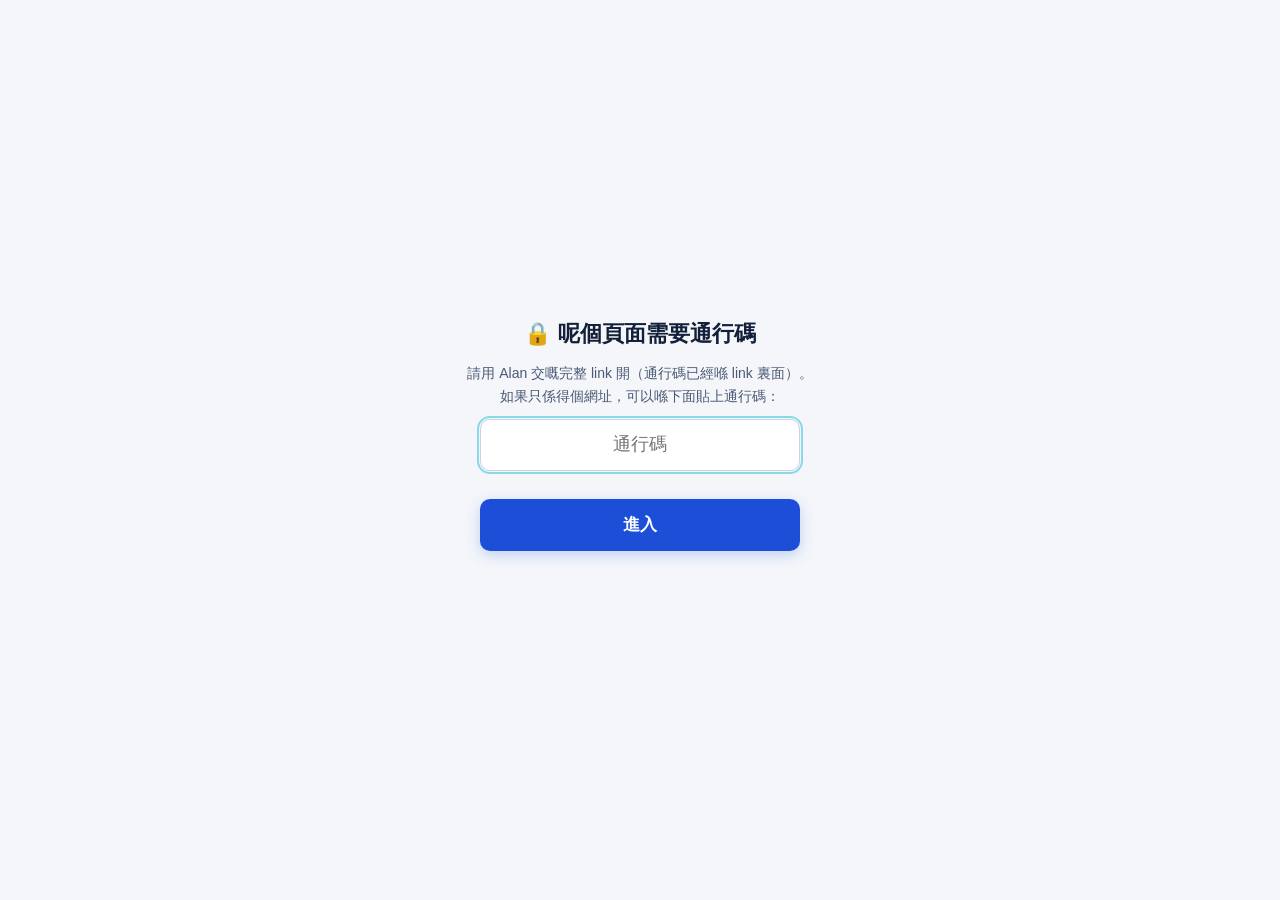
==== index.html @ c5b7a1b3 "回復返之前：名單放返入 data.js" ====
<!DOCTYPE html>
<html lang="zh-HK">
<head>
<meta charset="utf-8">
<meta name="robots" content="noindex, nofollow">
<meta name="viewport" content="width=device-width, initial-scale=1, viewport-fit=cover, maximum-scale=1">
<title>Sparkle Q4 遊戲 — 衝線頁</title>
<link rel="stylesheet" href="style.css?v=11">
</head>
<body>
<div class="wrap">

  <header class="top">
    <h1>🏁 Sparkle Q4 遊戲</h1>
    <div class="sub">終點線 <span id="finishTxt">—</span> 分</div>
  </header>

  <!-- 團隊總目標（精簡） -->
  <div class="card" style="padding:14px">
    <div class="team">
      <div class="bar"><div class="fill" id="teamFill" style="width:0%"></div></div>
      <div class="meta"><span id="teamNow">—</span><span id="teamTarget">—</span></div>
    </div>
  </div>

  <h2 class="sec">🏆 即時戰況</h2>
  <div class="stats" id="stats" style="margin:0 0 16px"></div>

  <!-- 人員名單管理 -->
  <div class="card" id="rosterCard" style="display:none">
    <h2 class="sec">⚙️ 人員名單</h2>
    <div class="roster-edit">
      <input id="newName" placeholder="加一個名" autocomplete="off">
      <button id="addName">＋</button>
    </div>
    <div class="tags" id="tags"></div>
    <div class="btnrow">
      <button class="ghost" id="saveRoster">💾 貼上整段名單</button>
      <button class="ghost" id="exportBtn">⬇️ 匯出</button>
      <button class="ghost" id="importBtn">⬆️ 匯入</button>
      <button class="ghost" id="clearBtn">🗑 清空分數</button>
    </div>
    <input id="fileIn" type="file" accept=".json" style="display:none">
  </div>

  <h2 class="sec">👥 全員總覽 <span style="font-weight:400">· 提交完就睇到全部人</span></h2>
  <div class="card" id="ovCard" style="padding:12px 12px 6px">
    <div class="legend">
      <span>0</span>
      <span class="fin">🏁 終點 <span id="finTxt2">—</span></span>
      <span id="maxTxt">—</span>
    </div>
    <div id="overview"></div>
  </div>


  <h2 class="sec">🔎 各人詳細距離</h2>
  <div id="board"></div>

  <div class="card" style="margin-top:6px">
    <h2 class="sec">🕘 最近入數紀錄</h2>
    <table class="log"><thead><tr><th>時間</th><th>人員</th><th class="n">分數</th></tr></thead>
    <tbody id="logBody"></tbody></table>
  </div>

  <footer class="foot">分數存喺本機瀏覽器（localStorage）</footer>
</div>

<nav class="tabbar">
  <div class="inner">
    <button class="ghost active" id="navBoard">🏁 衝線頁</button>
    <button class="ghost" id="navEnter">✍️ 入數</button>
  </div>
</nav>

<script src="data.js?v=12"></script>
<script>
const $ = (s) => document.querySelector(s);
const ME = new URLSearchParams(location.search).get("me") || "";

function renderTeam() {
  const t = teamTotal();
  const passed = t.gap <= 0;
  $("#teamFill").style.width = Math.min(t.pct, 100).toFixed(2) + "%";
  $("#teamNow").innerHTML = "已累積 <b style='color:var(--txt)'>" + fmt(t.sum) + "</b> 分 · " + t.pct.toFixed(1) + "%";
  $("#teamTarget").innerHTML = passed
    ? "<b style='color:var(--gold)'>已達標 +" + fmt(-t.gap) + " 分</b>"
    : "仲差 <b style='color:var(--gold)'>" + fmt(t.gap) + "</b> 分";

  const rows = board();
  // 頭三名只顯示真係有分數嘅人（全部 0 就唔好顯示）
  const podium = rows.filter((r) => r.score > 0).slice(0, 3);
  const medals = ["🥇", "🥈", "🥉"];

  $("#stats").innerHTML =
    '<div class="stat"><div class="k">已達標人數</div><div class="v' + (t.done ? " gold" : "") + '">' + t.done + " / " + t.total + "</div></div>" +
    '<div class="stat"><div class="k">頭三名</div><div class="v sm"><div class="podium">' +
      (podium.length
        ? podium.map((r, i) =>
            '<div class="pod p' + (i + 1) + '"><span class="m">' + medals[i] + '</span>' +
            '<span class="n">' + r.name + '</span><span class="s">' + fmt(r.score) + "</span></div>"
          ).join("")
        : '<div class="pod empty"><span class="m">—</span><span class="n">未有分數</span><span class="s">等你開跑</span></div>') +
    "</div></div></div>";
}

function renderOverview() {
  const rows = board();
  const max = scaleMax();
  $("#finTxt2").textContent = fmt(FINISH);
  $("#maxTxt").textContent = fmt(max);
  $("#overview").innerHTML = rows.map((r) => {
    const passed = r.score >= FINISH;
    const medal = r.rank <= 3 ? ["🥇", "🥈", "🥉"][r.rank - 1] : "";
    const me = r.name === ME;
    const sub = passed ? "超 " + fmt(r.score - FINISH) : "差 " + fmt(FINISH - r.score);
    return (
      '<div class="ovrow' + (me ? " me" : "") + '"' + (me ? ' id="myOv"' : "") + ">" +
        '<div class="rank' + (r.rank <= 3 ? " r" + r.rank : "") + '">' + (r.rank <= 3 ? medal : r.rank) + "</div>" +
        '<div class="nm">' + r.name + (me ? " <b style='color:var(--c2)'>我</b>" : "") + "</div>" +
        '<div class="t">' + trackHTML(r.score) + "</div>" +
        '<div class="val' + (passed ? " passed" : "") + '">' + fmt(r.score) + "<small>" + sub + "</small></div>" +
      "</div>"
    );
  }).join("");
}

function renderBoard() {
  const rows = board();
  $("#board").innerHTML = rows.map((r) => {
    const st = statusText(r.score);
    const medal = r.rank <= 3 ? ["🥇", "🥈", "🥉"][r.rank - 1] : "";
    const badge = r.score >= FINISH ? '<span class="badge">已衝線</span>' : "";
    const me = r.name === ME ? '<span class="mytag">我</span>' : "";
    const pctDone = ((r.score / FINISH) * 100).toFixed(1);
    return (
      '<div class="row' + (r.rank === 1 ? " top1" : "") + (me ? " me" : "") + '"' +
        (me ? ' id="myRow"' : "") + ">" +
        '<div class="rname">' +
          '<div class="rank' + (r.rank <= 3 ? " r" + r.rank : "") + '">' + (r.rank <= 3 ? medal : r.rank) + "</div>" +
          '<div class="nm">' + r.name + me + badge + "</div>" +
        "</div>" +
        '<div class="rnums">' +
          '<div class="score">' + fmt(r.score) + '<span class="u">分</span></div>' +
          '<div class="gap ' + st.cls + '">' + st.text +
            '<span class="sub">完成度 ' + pctDone + "%</span></div>" +
        "</div>" +
        barWrap(r.score) +
      "</div>"
    );
  }).join("");

  if (ME) {
    // 提交後跳轉：碌到「全員總覽」最頂，確保全部人個 bar 喺畫面度
    const ov = document.getElementById("ovCard");
    if (ov) {
      const y = ov.getBoundingClientRect().top + window.scrollY - 8;
      window.scrollTo({ top: y, behavior: "smooth" });
    }
  }
}

function renderLog() {
  const log = curLog().slice(0, 15);
  const tb = $("#logBody");
  if (!log.length) { tb.innerHTML = '<tr><td colspan="3" class="empty">未有記錄</td></tr>'; return; }
  tb.innerHTML = log.map((e) => {
    const sign = e.points >= 0 ? "+" : "";
    return '<tr class="' + (e.points >= 0 ? "pos" : "neg") + '"><td>' + fmtTime(e.time) +
      "</td><td>" + e.name + '</td><td class="n">' + sign + fmt(e.points) + "</td></tr>";
  }).join("");
}

function renderTags() {
  $("#tags").innerHTML = curRoster().map((n) =>
    '<span class="tag">' + n + '<button data-n="' + n + '">✕</button></span>').join("");
  $("#tags").querySelectorAll("button").forEach((b) => {
    b.addEventListener("click", () => {
      saveRoster(getRoster().filter((x) => x !== b.dataset.n));
      renderTags(); renderAll();
    });
  });
}

function renderAll() {
  $("#finishTxt").textContent = fmt(FINISH);
  renderTeam();
  renderOverview();
  renderBoard();
  renderLog();
  renderTags();
}

function init() {
  bootFromSession();
  renderAll();
  bootRemote();

  // 有共用後端就自動同步（每 20 秒）
  async function bootRemote() {
    if (!API) return;
    await syncRemote();
    renderAll();
    if (REMOTE) {
      const f = document.querySelector("header.top .sub");
      if (f) f.innerHTML = "終點線 <span id=\"finishTxt\">" + fmt(FINISH) + "</span> 分 · <b style='color:var(--green)'>全隊共用</b>";
    }
    setInterval(async () => {
      const before = JSON.stringify(curScores());
      await syncRemote();
      if (JSON.stringify(curScores()) !== before) renderAll();
    }, 20000);
  }

  $("#navEnter").addEventListener("click", () => (location.href = "enter.html"));
  $("#navBoard").addEventListener("click", (e) => e.preventDefault());

  const card = $("#rosterCard");
  let adminShown = false;
  function toggleAdmin() {
    adminShown = !adminShown;
    card.style.display = adminShown ? "block" : "none";
  }

  // 長按標題 3 秒開管理（手機唔想俾人亂撳）
  let holdTimer = null;
  const h1 = document.querySelector("header.top h1");
  const startHold = () => { holdTimer = setTimeout(() => { if (!adminShown) toggleAdmin(); }, 1200); };
  const endHold = () => clearTimeout(holdTimer);
  h1.addEventListener("touchstart", startHold);
  h1.addEventListener("touchend", endHold);
  h1.addEventListener("mousedown", startHold);
  h1.addEventListener("mouseup", endHold);
  h1.addEventListener("dblclick", toggleAdmin);

  $("#newName").addEventListener("keydown", (e) => { if (e.key === "Enter") $("#addName").click(); });
  $("#addName").addEventListener("click", () => {
    const v = $("#newName").value.trim();
    if (!v) return;
    const r = getRoster();
    if (!r.includes(v)) { r.push(v); saveRoster(r); }
    $("#newName").value = "";
    renderAll();
  });

  $("#saveRoster").addEventListener("click", () => {
    const raw = prompt("貼上名單（每行一個，或用逗號）：", getRoster().join("\n"));
    if (raw === null) return;
    const list = raw.split(/[\n,、]/).map((s) => s.trim()).filter(Boolean);
    if (list.length) { saveRoster(list); renderAll(); }
  });

  $("#exportBtn").addEventListener("click", () => {
    const blob = new Blob([JSON.stringify({ finish: FINISH, scores: getScores(), log: getLog(), roster: getRoster() }, null, 2)],
      { type: "application/json" });
    const a = document.createElement("a");
    a.href = URL.createObjectURL(blob);
    a.download = "race-scores-" + new Date().toISOString().slice(0, 10) + ".json";
    a.click();
  });

  $("#importBtn").addEventListener("click", () => $("#fileIn").click());
  $("#fileIn").addEventListener("change", (ev) => {
    const f = ev.target.files[0];
    if (!f) return;
    const fr = new FileReader();
    fr.onload = () => {
      try {
        const d = JSON.parse(fr.result);
        if (d.scores) saveScores(d.scores);
        if (d.roster) saveRoster(d.roster);
        if (d.log) localStorage.setItem(KEY_LOG, JSON.stringify(d.log));
        renderAll();
        alert("匯入完成");
      } catch (e) { alert("檔案格式唔啱"); }
    };
    fr.readAsText(f);
  });

  $("#clearBtn").addEventListener("click", () => {
    if (confirm("真係要清空所有分數？")) { clearAll(); renderAll(); }
  });

  window.addEventListener("storage", renderAll);
}

if (gateInit()) init();
</script>
</body>
</html>
---- style.css ----
/* ============================================================
   Q4 衝線競賽 — 手機優先 · 淺色主題
   ============================================================ */

:root {
  --bg: #eef2f8;
  --panel: #ffffff;
  --panel2: #f7f9fd;
  --line: #dfe6f0;
  --txt: #16203a;
  --dim: #5a6a85;
  --lane: #e6ecf6;
  --c1: #2563eb;
  --c2: #06b6d4;
  --gold: #d97706;
  --goldbg: #fef3c7;
  --bluebg: #dbeafe;
  --tap: 52px;
  --shadow: 0 1px 3px rgba(22, 32, 58, .06), 0 6px 18px rgba(22, 32, 58, .05);
}

* { box-sizing: border-box; -webkit-tap-highlight-color: transparent; }

html { -webkit-text-size-adjust: 100%; }

body {
  margin: 0;
  background: var(--bg);
  color: var(--txt);
  font-family: "Noto Sans HK", "PingFang HK", -apple-system, "Microsoft JhengHei", "Segoe UI", sans-serif;
  min-height: 100dvh;
  padding: 14px 12px 96px;
  font-size: 16px;
  line-height: 1.5;
}

.wrap { max-width: 560px; margin: 0 auto; }

/* ---------- 頂部 ---------- */
header.top { text-align: center; margin-bottom: 14px; }
header.top h1 { margin: 0 0 4px; font-size: 23px; letter-spacing: .5px; color: #0f172a; }
header.top .sub { color: var(--dim); font-size: 13px; }

.pill {
  display: inline-block; margin-top: 9px;
  padding: 7px 14px; border-radius: 999px;
  background: #fff;
  border: 1px solid var(--line);
  font-size: 13px;
  box-shadow: var(--shadow);
}
.pill b { color: var(--gold); }

.card {
  background: var(--panel);
  border: 1px solid var(--line);
  border-radius: 16px;
  padding: 16px;
  margin-bottom: 14px;
  box-shadow: var(--shadow);
}

h2.sec {
  font-size: 14px; color: var(--dim); font-weight: 700;
  margin: 0 0 10px; letter-spacing: .5px;
}

/* ---------- 統計 ---------- */
.stats { display: grid; grid-template-columns: 1fr 1fr; gap: 10px; }
.stat {
  background: var(--panel2); border: 1px solid var(--line);
  border-radius: 14px; padding: 12px;
}
.stat.wide { grid-column: 1 / -1; }
.stat .k { color: var(--dim); font-size: 12px; }
.stat .v { font-size: 22px; font-weight: 800; margin-top: 3px; font-variant-numeric: tabular-nums; }
.stat .v.sm { font-size: 14px; line-height: 1.5; }
.stat .v.gold { color: var(--gold); }

/* 頭三名 */
.podium { display: grid; gap: 6px; margin-top: 2px; }
.pod {
  display: flex; align-items: center; gap: 8px;
  font-size: 14px; font-weight: 700;
}
.pod .m { width: 20px; flex: 0 0 20px; }
.pod .n { flex: 1 1 auto; overflow: hidden; text-overflow: ellipsis; white-space: nowrap; }
.pod .s { font-variant-numeric: tabular-nums; color: var(--dim); font-weight: 700; font-size: 13px; }
.pod.p1 .n { color: var(--gold); }
.pod.p1 .s { color: var(--gold); }
.pod.empty .n, .pod.empty .s { color: #b3bdd0; font-weight: 500; }

/* ---------- 團隊總進度 ---------- */
.team .bar {
  height: 30px; border-radius: 10px; overflow: hidden; position: relative;
  background: repeating-linear-gradient(90deg, var(--lane) 0 18px, #eef2f8 18px 36px);
  border: 1px solid var(--line);
}
.team .bar .fill {
  position: absolute; top: 0; left: 0; bottom: 0;
  background: linear-gradient(90deg, var(--c1), var(--c2), var(--gold));
  transition: width .6s ease;
}
.team .meta { display: flex; justify-content: space-between; font-size: 12px; color: var(--dim); margin-top: 7px; }
.team .meta b { color: var(--txt); }
.team .meta b.g { color: var(--gold); }

/* ---------- 緊湊總覽 ---------- */
.legend {
  display: flex; justify-content: space-between; align-items: center;
  font-size: 10px; color: var(--dim); margin: 0 2px 8px;
}
.legend .fin { color: #475569; }

.ovrow {
  display: flex; align-items: center; gap: 8px;
  padding: 7px 10px;
  background: var(--panel2); border: 1px solid var(--line);
  border-radius: 11px; margin-bottom: 6px;
}
.ovrow.me { box-shadow: 0 0 0 2px var(--c2) inset; }
.ovrow .rank { width: 22px; height: 22px; flex: 0 0 22px; font-size: 11px; border-radius: 7px; }
.ovrow .nm { flex: 0 0 74px; font-size: 13px; }
.ovrow .t { flex: 1 1 auto; min-width: 60px; }
.ovrow .t .track { height: 14px; }
.ovrow .t .flag { display: none; }
.ovrow .t .finish { top: -3px; bottom: -3px; }
.ovrow .t .finish::before { border-left-width: 2px; border-left-color: #64748b; }
.ovrow .t .runner .dot { width: 10px; height: 10px; box-shadow: 0 0 0 2px rgba(255, 255, 255, .9); }
.ovrow .val {
  flex: 0 0 66px; text-align: right;
  font-size: 13px; font-weight: 800; font-variant-numeric: tabular-nums;
}
.ovrow .val.passed { color: var(--gold); }
.ovrow .val small { display: block; font-size: 9px; font-weight: 700; color: #6b7a92; }

/* ---------- 榜單行 ---------- */
.row {
  background: var(--panel2);
  border: 1px solid var(--line);
  border-radius: 14px;
  padding: 11px 13px;
  margin-bottom: 9px;
}
.row.top1 { border-color: #f0c674; background: #fffdf7; }
.row.me { box-shadow: 0 0 0 2px var(--c2) inset; }

.rname { display: flex; align-items: center; gap: 10px; margin-bottom: 8px; }
.rank {
  width: 30px; height: 30px; flex: 0 0 30px; border-radius: 9px;
  display: grid; place-items: center; font-weight: 800; font-size: 13px;
  background: #fff; border: 1px solid var(--line); color: var(--dim);
}
.rank.r1 { background: #fbbf24; color: #422006; border-color: #f59e0b; }
.rank.r2 { background: #e2e8f0; color: #1e293b; border-color: #cbd5e1; }
.rank.r3 { background: #fdba74; color: #431407; border-color: #fb923c; }

.nm { font-weight: 700; font-size: 16px; flex: 1 1 auto; overflow: hidden; text-overflow: ellipsis; white-space: nowrap; }
.nm .badge {
  margin-left: 6px; font-size: 10px; font-weight: 700;
  padding: 2px 7px; border-radius: 999px;
  background: var(--goldbg); color: var(--gold);
  border: 1px solid #fcd34d; vertical-align: middle;
}
.nm .mytag {
  margin-left: 6px; font-size: 10px; font-weight: 700; padding: 2px 7px;
  border-radius: 999px; background: var(--bluebg); color: #1d4ed8;
  border: 1px solid #bfdbfe; vertical-align: middle;
}

.rnums { display: flex; align-items: baseline; justify-content: space-between; }
.score { font-size: 21px; font-weight: 800; font-variant-numeric: tabular-nums; }
.score .u { font-size: 12px; color: var(--dim); font-weight: 600; margin-left: 3px; }
.gap { font-size: 13px; text-align: right; font-variant-numeric: tabular-nums; }
.gap.behind { color: #1d4ed8; }
.gap.passed { color: var(--gold); font-weight: 800; }
.gap .sub { display: block; font-size: 11px; color: #6b7a92; font-weight: 600; }

/* ---------- 跑道 ---------- */
.trackwrap { margin-top: 10px; }
.track { position: relative; height: 22px; }
.lane {
  position: absolute; inset: 0; border-radius: 8px; overflow: hidden;
  background: repeating-linear-gradient(90deg, var(--lane) 0 18px, #eef2f8 18px 36px);
  border: 1px solid var(--line);
}
.fill {
  position: absolute; top: 0; left: 0; bottom: 0;
  background: linear-gradient(90deg, var(--c1), var(--c2));
  transition: width .6s ease;
}
.track.passed .fill { background: linear-gradient(90deg, var(--c1) 0%, var(--c2) 45%, var(--gold) 100%); }
.finish { position: absolute; top: -6px; bottom: -6px; width: 0; }
.finish::before { content: ""; position: absolute; top: 0; bottom: 0; left: -1px; border-left: 3px dashed #475569; }
.flag { position: absolute; top: -17px; left: -9px; font-size: 13px; }
.runner { position: absolute; top: 50%; }
.runner .dot {
  position: absolute; transform: translate(-50%, -50%);
  width: 13px; height: 13px; border-radius: 50%; background: #1e293b;
  box-shadow: 0 0 0 2px rgba(255, 255, 255, .95), 0 1px 3px rgba(0, 0, 0, .2);
  transition: left .6s ease;
}
.scalebar { display: flex; justify-content: space-between; font-size: 10px; color: #6b7a92; font-weight: 600; margin-top: 5px; }

/* ---------- 表單 ---------- */
label.lbl { display: block; font-size: 13px; color: var(--dim); margin: 14px 0 6px; }
select, input, textarea {
  width: 100%; padding: 15px 14px;
  background: #fff; color: var(--txt);
  border: 1px solid var(--line); border-radius: 14px;
  font-size: 17px; font-family: inherit;
  min-height: var(--tap);
  -webkit-appearance: none; appearance: none;
}
select {
  background-image: url("data:image/svg+xml;utf8,<svg xmlns='http://www.w3.org/2000/svg' viewBox='0 0 24 24' fill='%235a6a85'><path d='M7 10l5 5 5-5z'/></svg>");
  background-repeat: no-repeat; background-position: right 12px center; background-size: 22px;
  padding-right: 40px;
}
select:focus, input:focus { outline: 2px solid rgba(6, 182, 212, .45); outline-offset: 1px; }
input.big { font-size: 30px; font-weight: 800; letter-spacing: .5px; text-align: center; }
.hint { font-size: 12px; color: var(--dim); margin-top: 7px; text-align: center; }
.err { color: #dc2626; font-size: 14px; margin-top: 10px; text-align: center; display: none; }

button {
  width: 100%; min-height: var(--tap); margin-top: 16px; padding: 15px;
  font-size: 17px; font-weight: 800; font-family: inherit;
  color: #fff; background: linear-gradient(90deg, var(--c2), var(--c1));
  border: 0; border-radius: 14px; cursor: pointer;
  box-shadow: 0 4px 14px rgba(37, 99, 235, .25);
}
button:active { transform: scale(.985); filter: brightness(1.05); }
button:disabled { opacity: .6; }
button.ghost {
  background: #fff; color: var(--dim);
  border: 1px solid var(--line); font-size: 14px; padding: 12px; margin-top: 0; font-weight: 600;
  box-shadow: none;
}
.btnrow { display: flex; gap: 10px; margin-top: 12px; }
.btnrow button { flex: 1 1 0; margin-top: 0; }

/* 底部固定導航 */
.tabbar {
  position: fixed; left: 0; right: 0; bottom: 0; z-index: 20;
  padding: 10px 12px calc(10px + env(safe-area-inset-bottom));
  background: rgba(255, 255, 255, .95);
  backdrop-filter: blur(10px);
  border-top: 1px solid var(--line);
}
.tabbar .inner { max-width: 560px; margin: 0 auto; display: flex; gap: 10px; }
.tabbar button { margin-top: 0; }
.tabbar button.active { color: #1d4ed8; border-color: #bfdbfe; background: var(--bluebg); }

/* ---------- 記錄 ---------- */
.done-list div {
  display: flex; justify-content: space-between;
  padding: 9px 0; border-bottom: 1px dashed var(--line);
  font-size: 14px; color: var(--dim);
}
.done-list div:last-child { border-bottom: 0; }
.empty { color: #7b879b; font-size: 13px; text-align: center; padding: 14px 0; }

footer.foot { text-align: center; color: #7b879b; font-size: 11px; margin-top: 18px; }
a { color: var(--c1); }

.roster-edit { display: flex; gap: 8px; margin-top: 10px; }
.roster-edit input { font-size: 15px; padding: 12px; min-height: 46px; }
.roster-edit button { width: auto; margin: 0; padding: 12px 16px; font-size: 15px; min-height: 46px; }
.tags { display: flex; flex-wrap: wrap; gap: 8px; margin-top: 12px; }
.tag {
  display: inline-flex; align-items: center; gap: 6px;
  background: #fff; border: 1px solid var(--line);
  border-radius: 999px; padding: 7px 6px 7px 13px; font-size: 14px;
}
.tag button {
  all: unset; cursor: pointer; color: var(--dim);
  font-size: 14px; padding: 6px 9px; border-radius: 999px; min-height: 0;
}
.tag button:active { background: #fee2e2; color: #dc2626; }

table.log { width: 100%; border-collapse: collapse; font-size: 13px; }
table.log th, table.log td { padding: 9px 4px; text-align: left; border-bottom: 1px solid var(--line); }
table.log th { color: var(--dim); font-weight: 600; }
table.log td.n, table.log th.n { text-align: right; font-variant-numeric: tabular-nums; }
tr.pos td.n { color: #047857; font-weight: 700; }
tr.neg td.n { color: #dc2626; }

/* ---------- 大螢幕 ---------- */
@media (min-width: 720px) {
  .wrap { max-width: 720px; }
  body { padding: 24px 16px 40px; }
  .stats { grid-template-columns: 1fr 1fr; }
  .stat.wide { grid-column: auto; }
  .tabbar { display: none; }
  header.top h1 { font-size: 28px; }
}

/* ---------- 通行碼閘門 ---------- */
body.gated .wrap, body.gated .tabbar { display: none !important; }
.gatebox {
  position: fixed; inset: 0; z-index: 9999;
  background: #f4f6fa; color: #12203a;
  display: flex; flex-direction: column; align-items: center; justify-content: center;
  gap: 12px; padding: 24px; text-align: center;
}
.gatetitle { font-size: 22px; font-weight: 800; }
.gatesub { font-size: 14px; line-height: 1.6; color: #4a5a75; max-width: 420px; }
.gatebox input {
  width: 100%; max-width: 320px; font-size: 18px; padding: 12px 14px;
  border: 1px solid #c9d3e2; border-radius: 10px; text-align: center;
}
.gatebox button {
  width: 100%; max-width: 320px; padding: 13px 16px; font-size: 17px; font-weight: 700;
  border: 0; border-radius: 10px; background: #1d4ed8; color: #fff; cursor: pointer;
}
.gateerr { color: #b91c1c; font-size: 14px; min-height: 20px; }
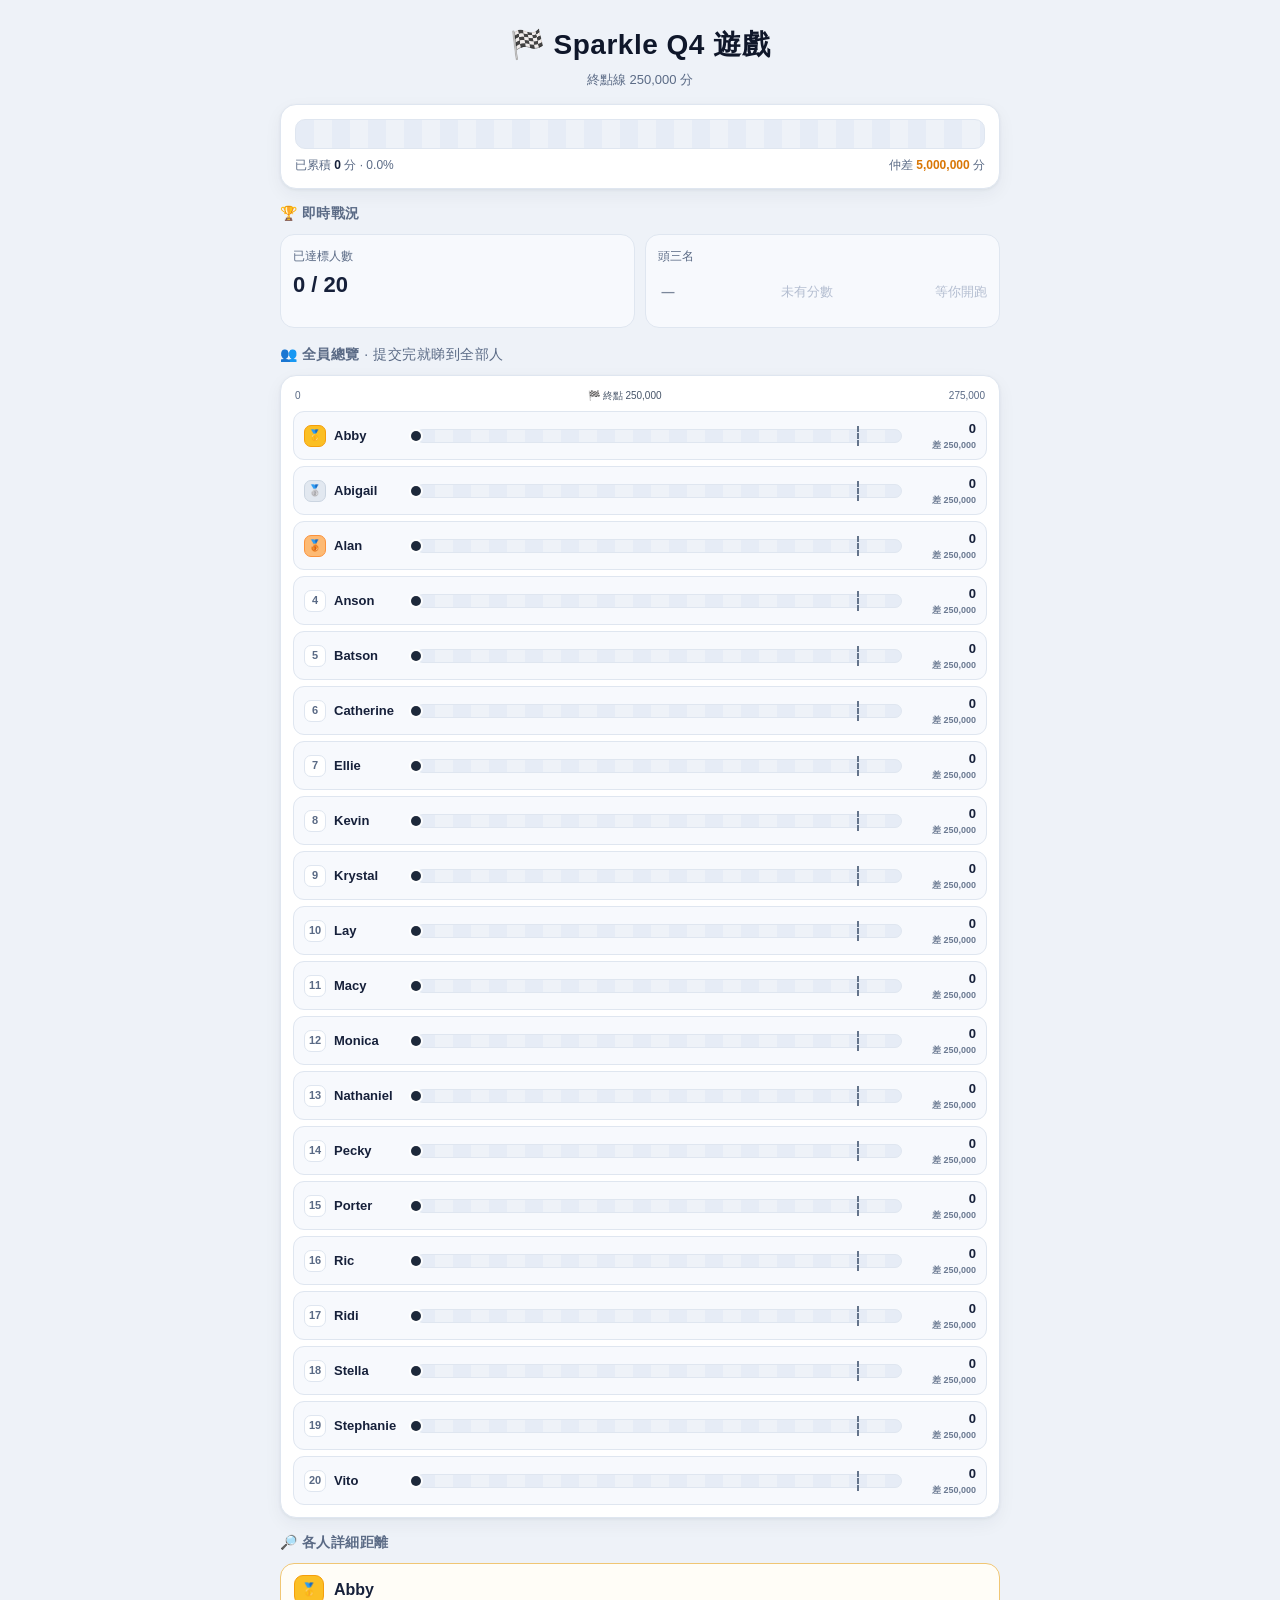
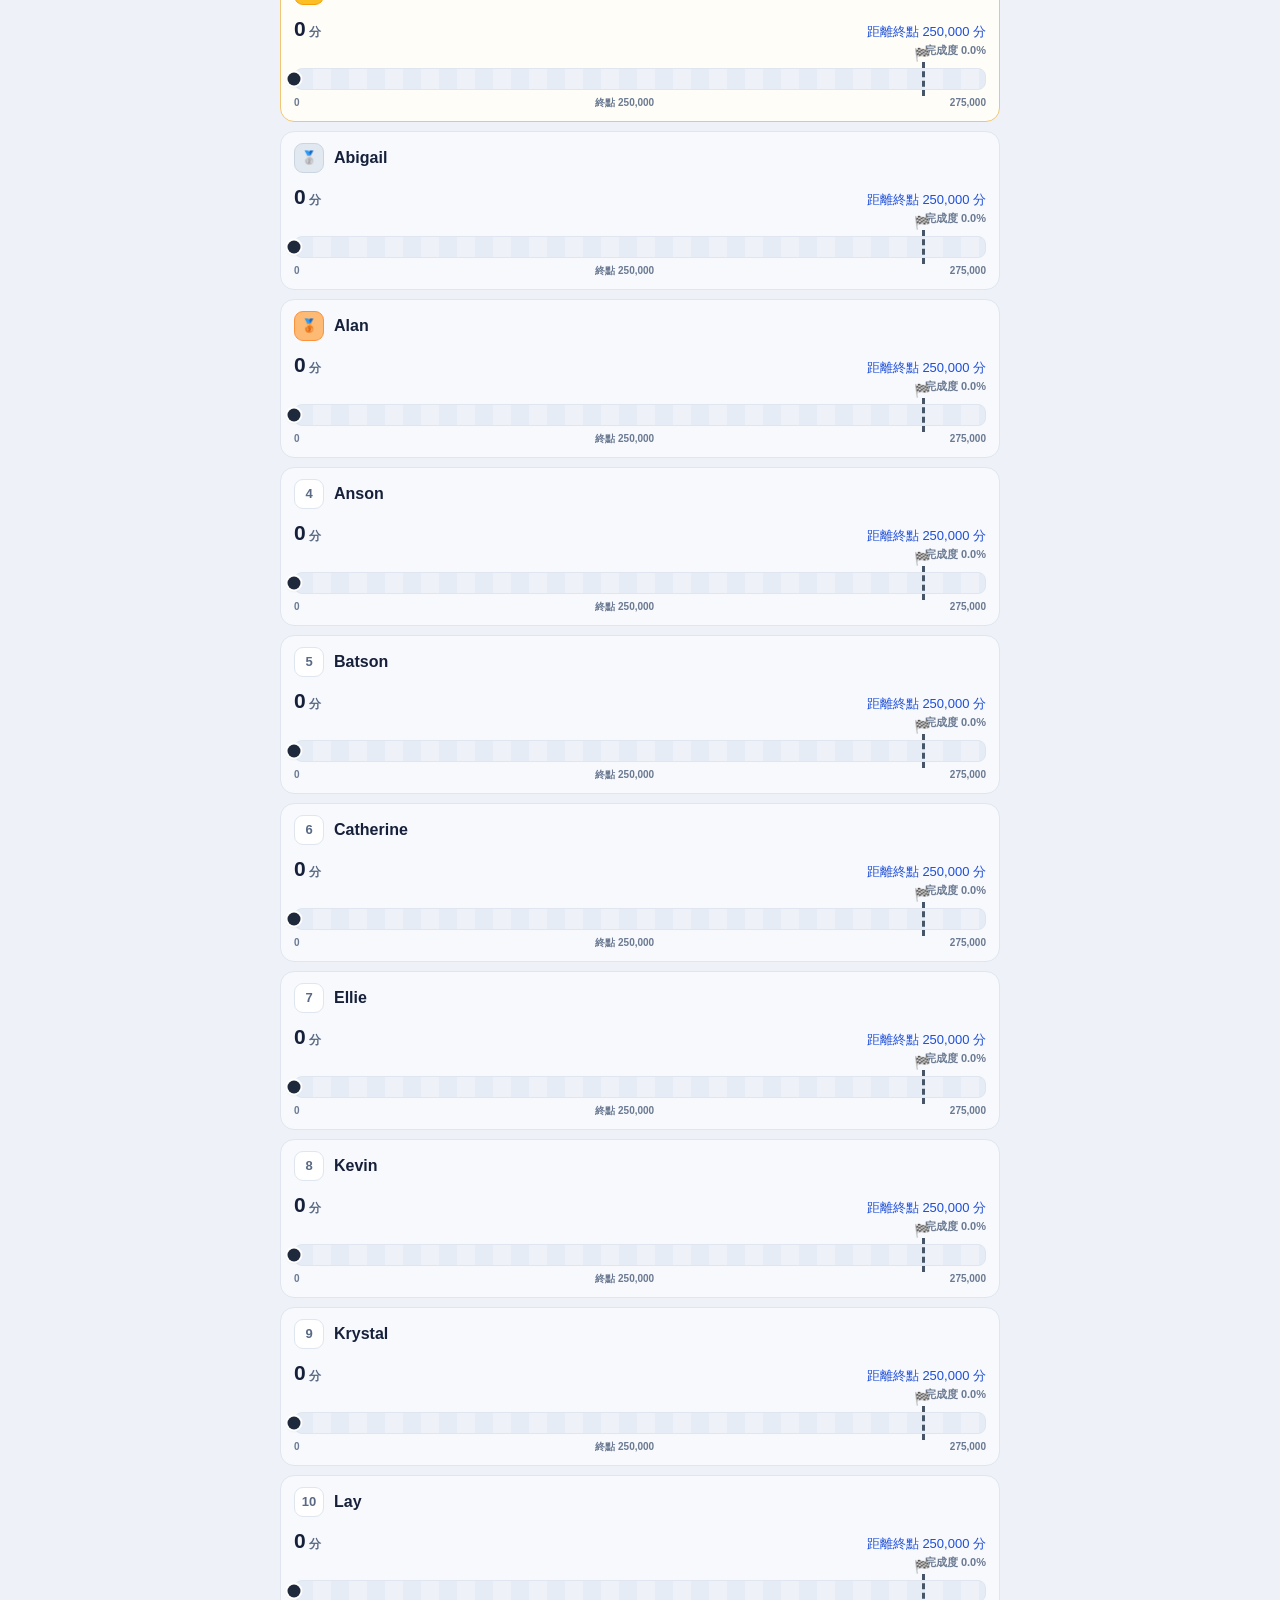
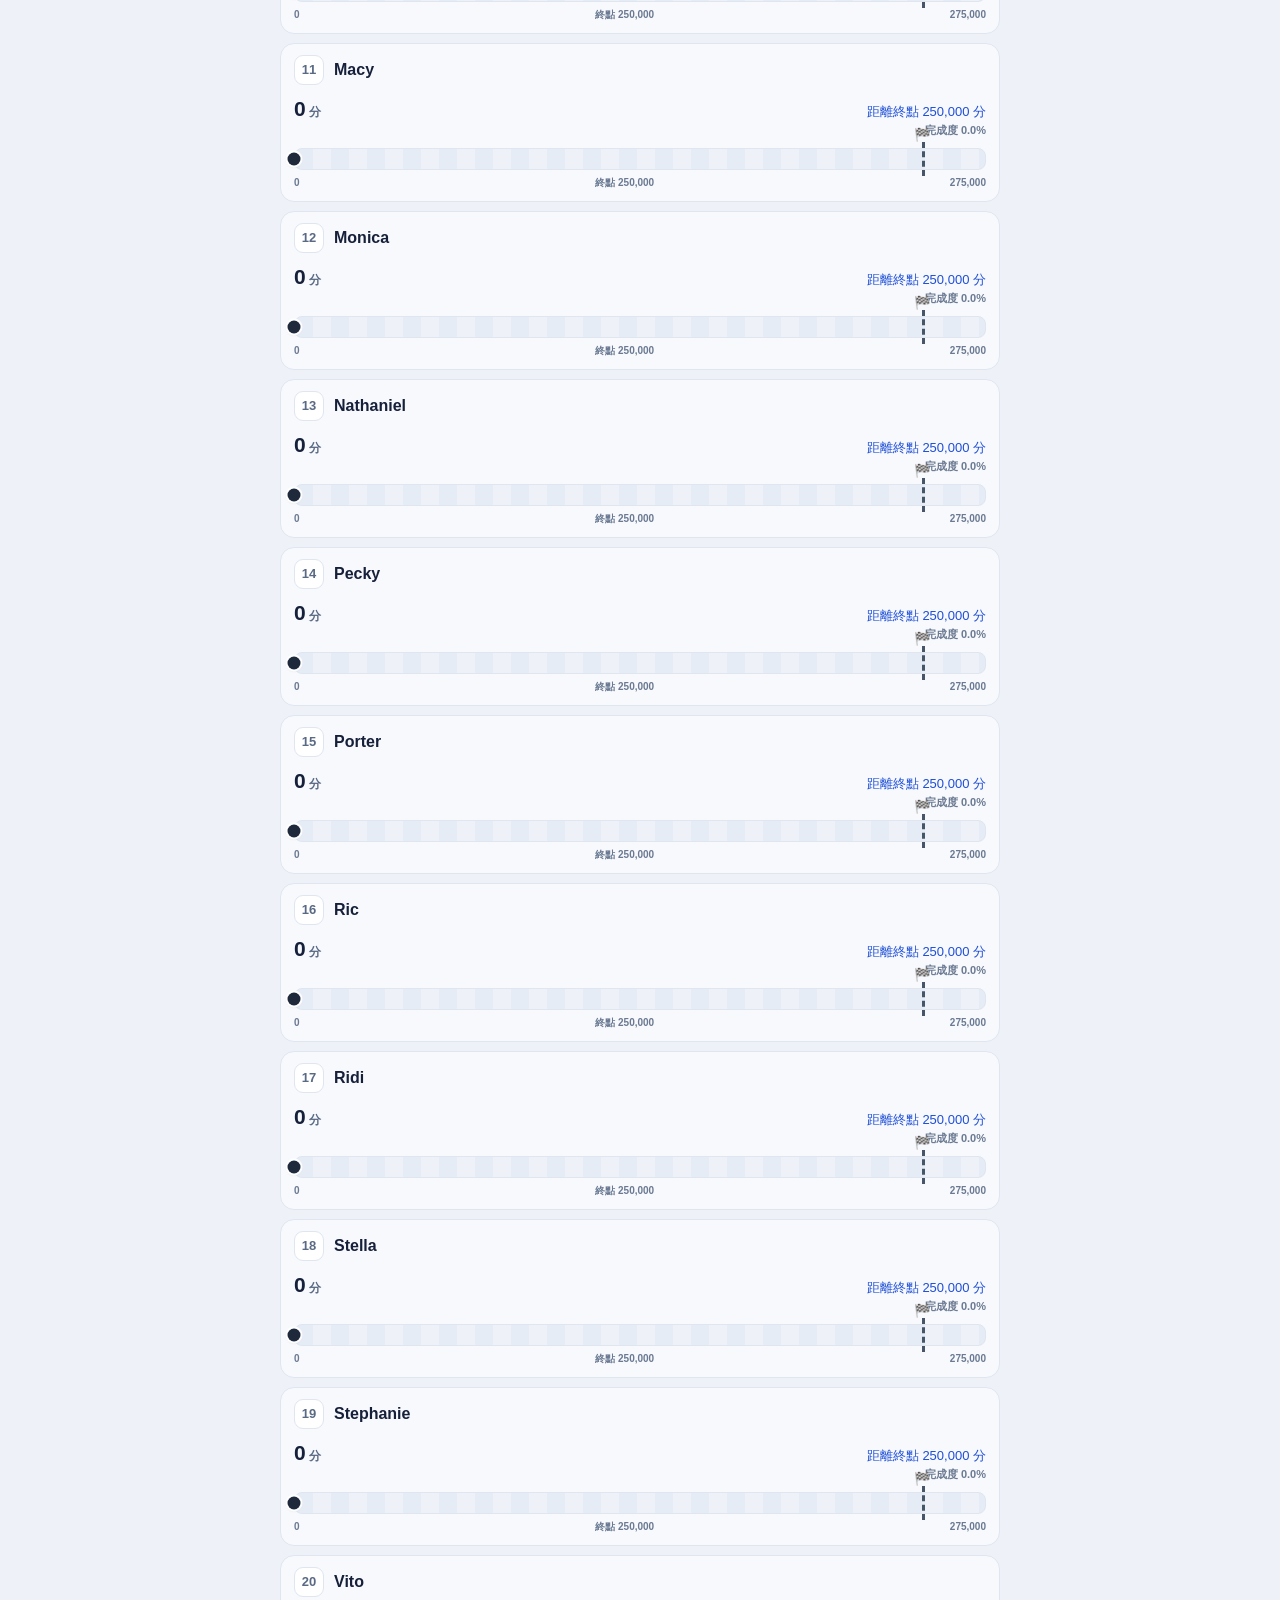
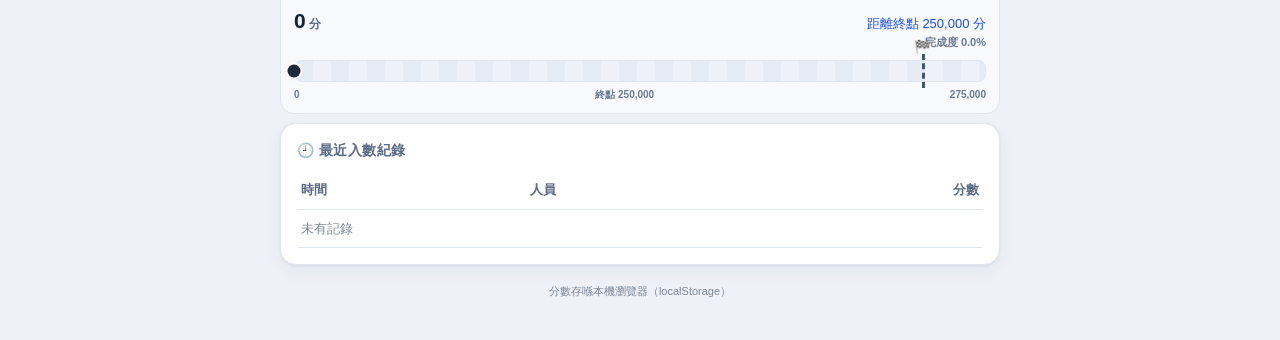
==== commit c61e83ef: "回復：拎走通行碼閘門，網站公開直接入" ====
--- a/index.html
+++ b/index.html
@@ -2,10 +2,9 @@
 <html lang="zh-HK">
 <head>
 <meta charset="utf-8">
-<meta name="robots" content="noindex, nofollow">
 <meta name="viewport" content="width=device-width, initial-scale=1, viewport-fit=cover, maximum-scale=1">
 <title>Sparkle Q4 遊戲 — 衝線頁</title>
-<link rel="stylesheet" href="style.css?v=11">
+<link rel="stylesheet" href="style.css?v=13">
 </head>
 <body>
 <div class="wrap">
@@ -73,7 +72,7 @@
   </div>
 </nav>
 
-<script src="data.js?v=12"></script>
+<script src="data.js?v=13"></script>
 <script>
 const $ = (s) => document.querySelector(s);
 const ME = new URLSearchParams(location.search).get("me") || "";
@@ -284,7 +283,7 @@
   window.addEventListener("storage", renderAll);
 }
 
-if (gateInit()) init();
+init();
 </script>
 </body>
 </html>
--- a/style.css
+++ b/style.css
@@ -294,23 +294,3 @@
   .tabbar { display: none; }
   header.top h1 { font-size: 28px; }
 }
-
-/* ---------- 通行碼閘門 ---------- */
-body.gated .wrap, body.gated .tabbar { display: none !important; }
-.gatebox {
-  position: fixed; inset: 0; z-index: 9999;
-  background: #f4f6fa; color: #12203a;
-  display: flex; flex-direction: column; align-items: center; justify-content: center;
-  gap: 12px; padding: 24px; text-align: center;
-}
-.gatetitle { font-size: 22px; font-weight: 800; }
-.gatesub { font-size: 14px; line-height: 1.6; color: #4a5a75; max-width: 420px; }
-.gatebox input {
-  width: 100%; max-width: 320px; font-size: 18px; padding: 12px 14px;
-  border: 1px solid #c9d3e2; border-radius: 10px; text-align: center;
-}
-.gatebox button {
-  width: 100%; max-width: 320px; padding: 13px 16px; font-size: 17px; font-weight: 700;
-  border: 0; border-radius: 10px; background: #1d4ed8; color: #fff; cursor: pointer;
-}
-.gateerr { color: #b91c1c; font-size: 14px; min-height: 20px; }
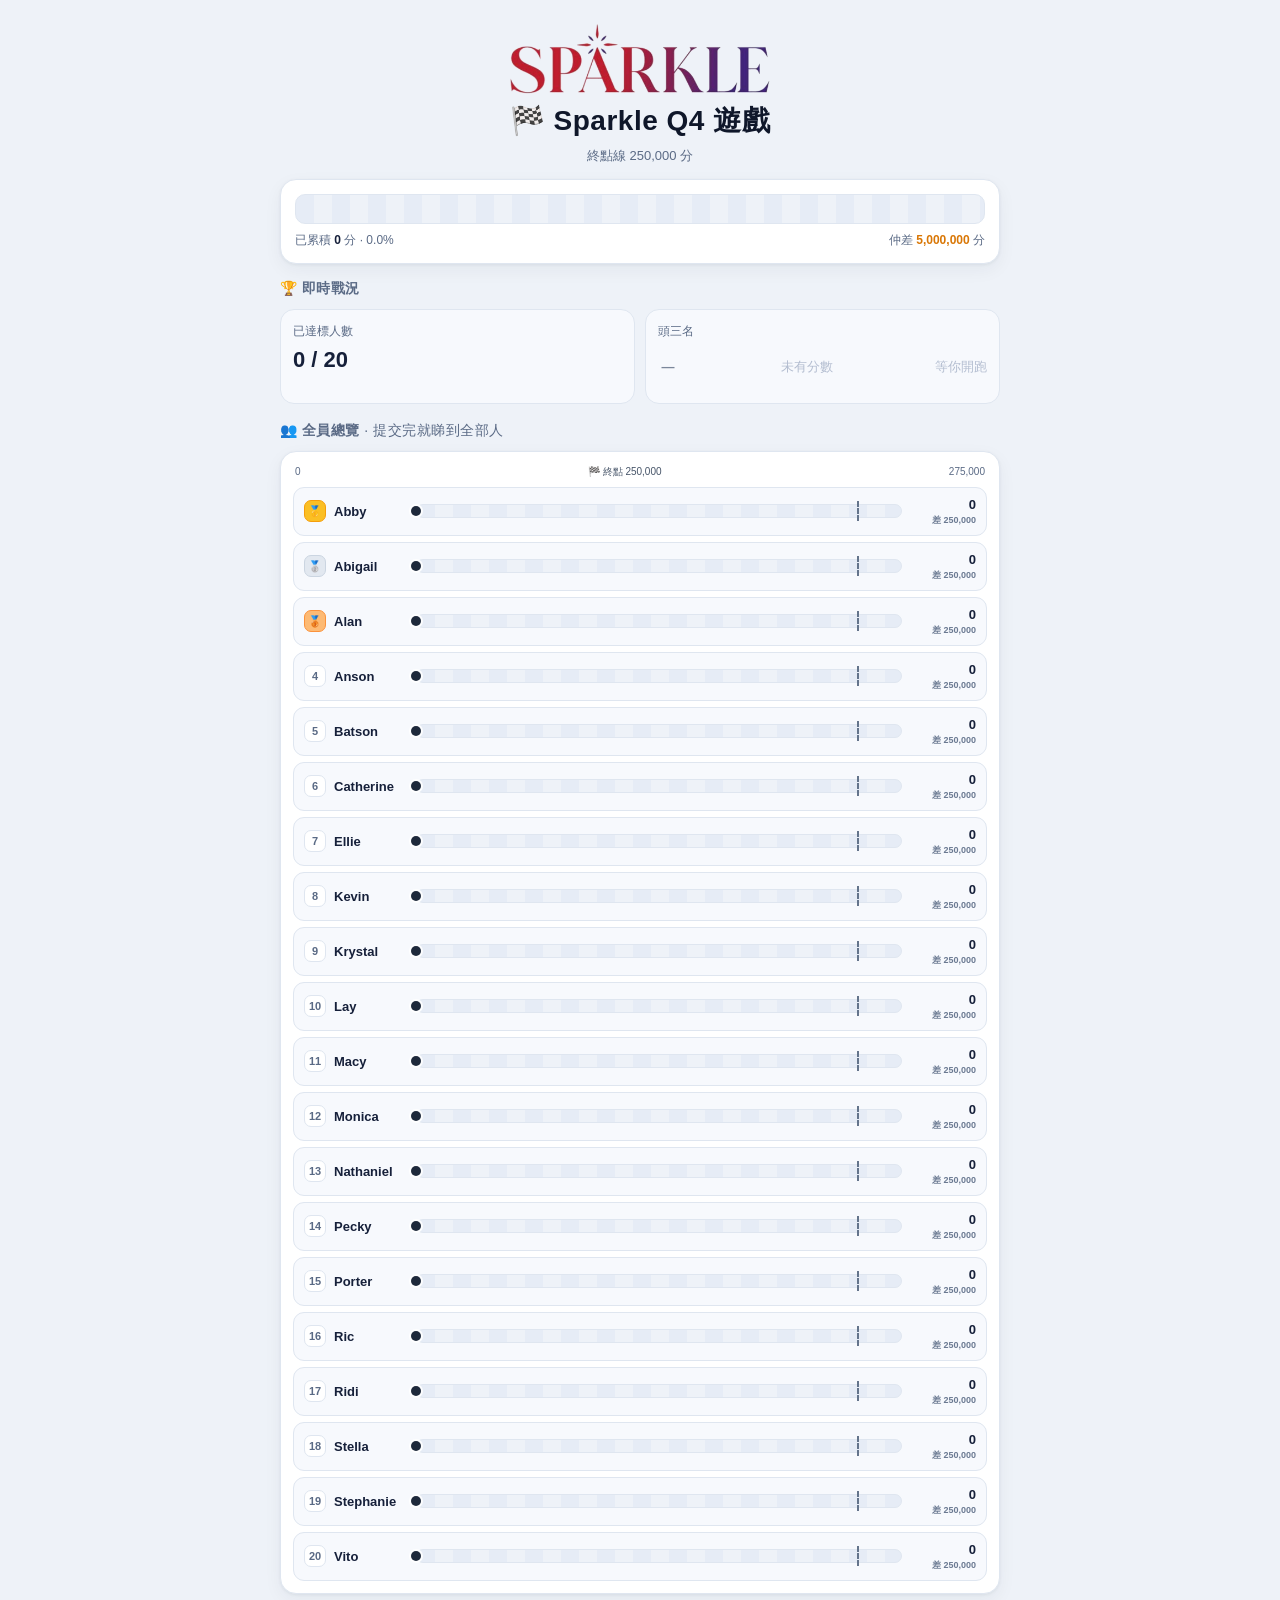
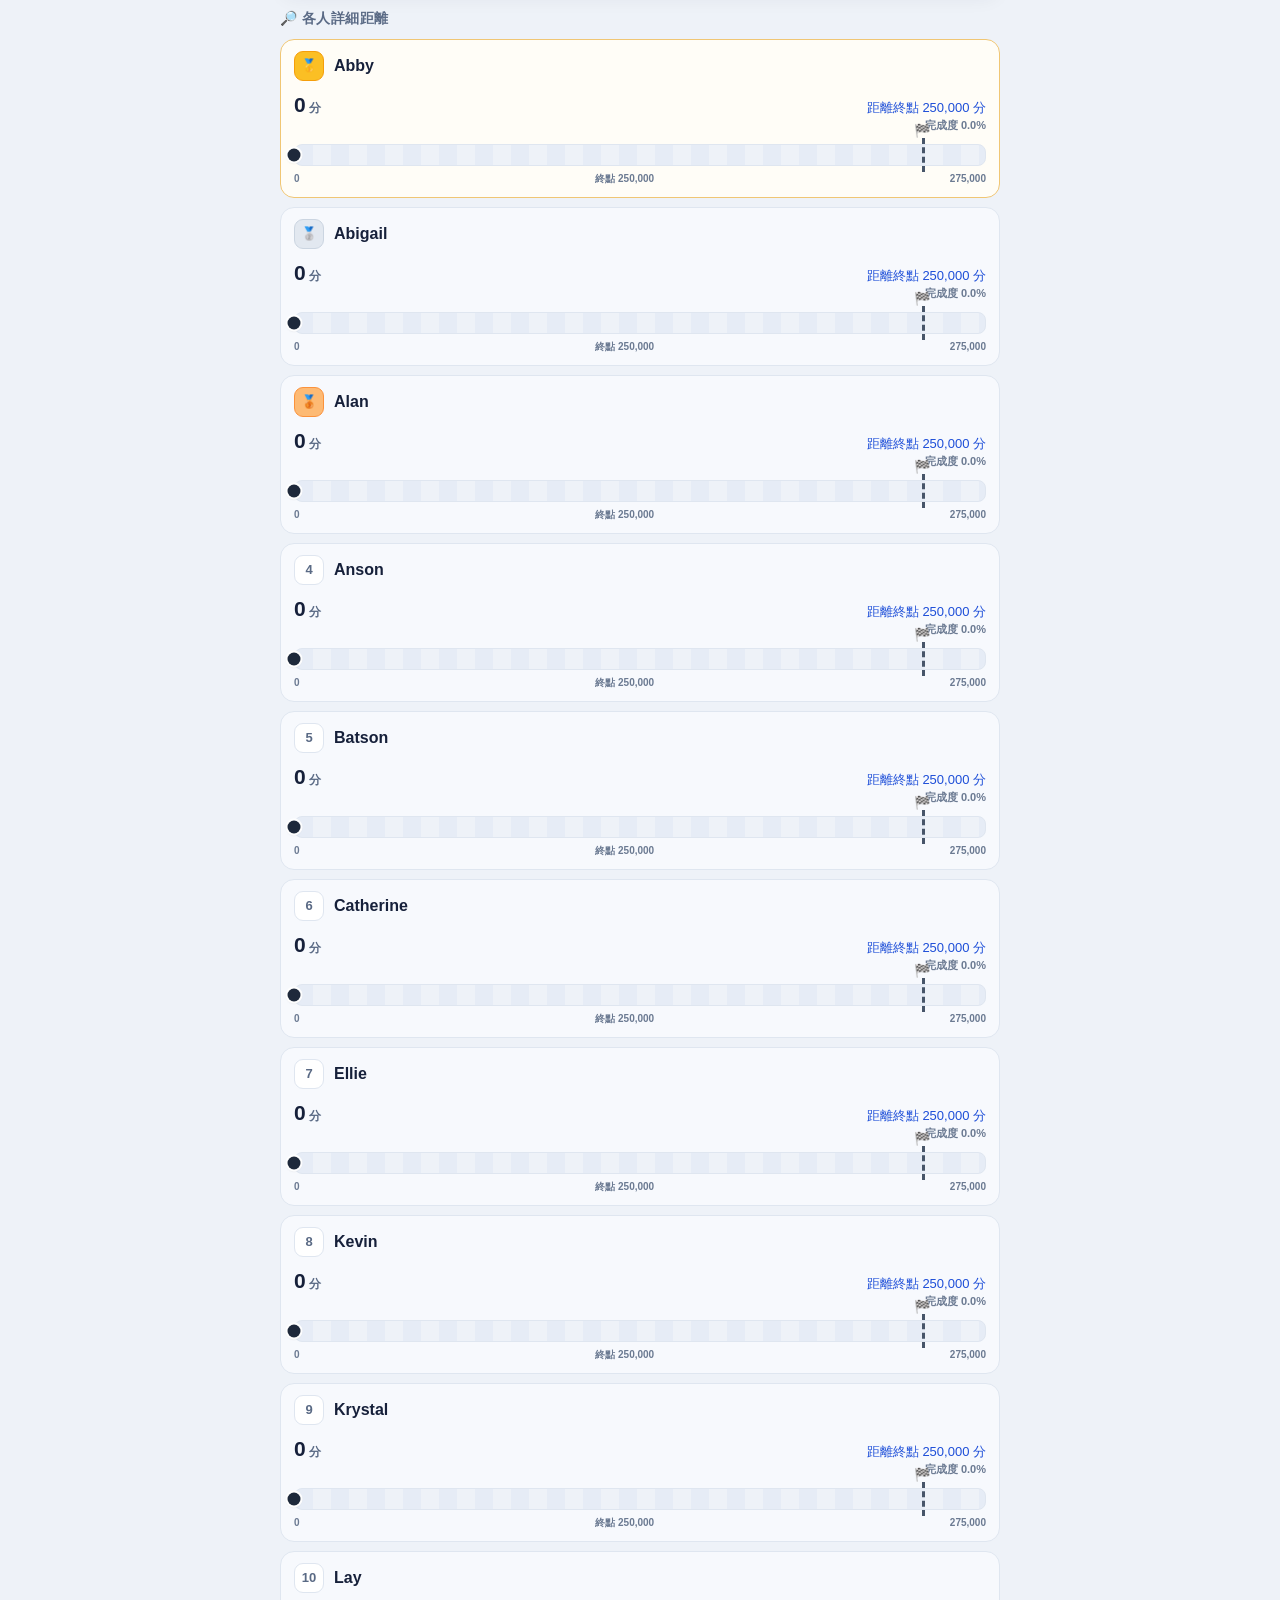
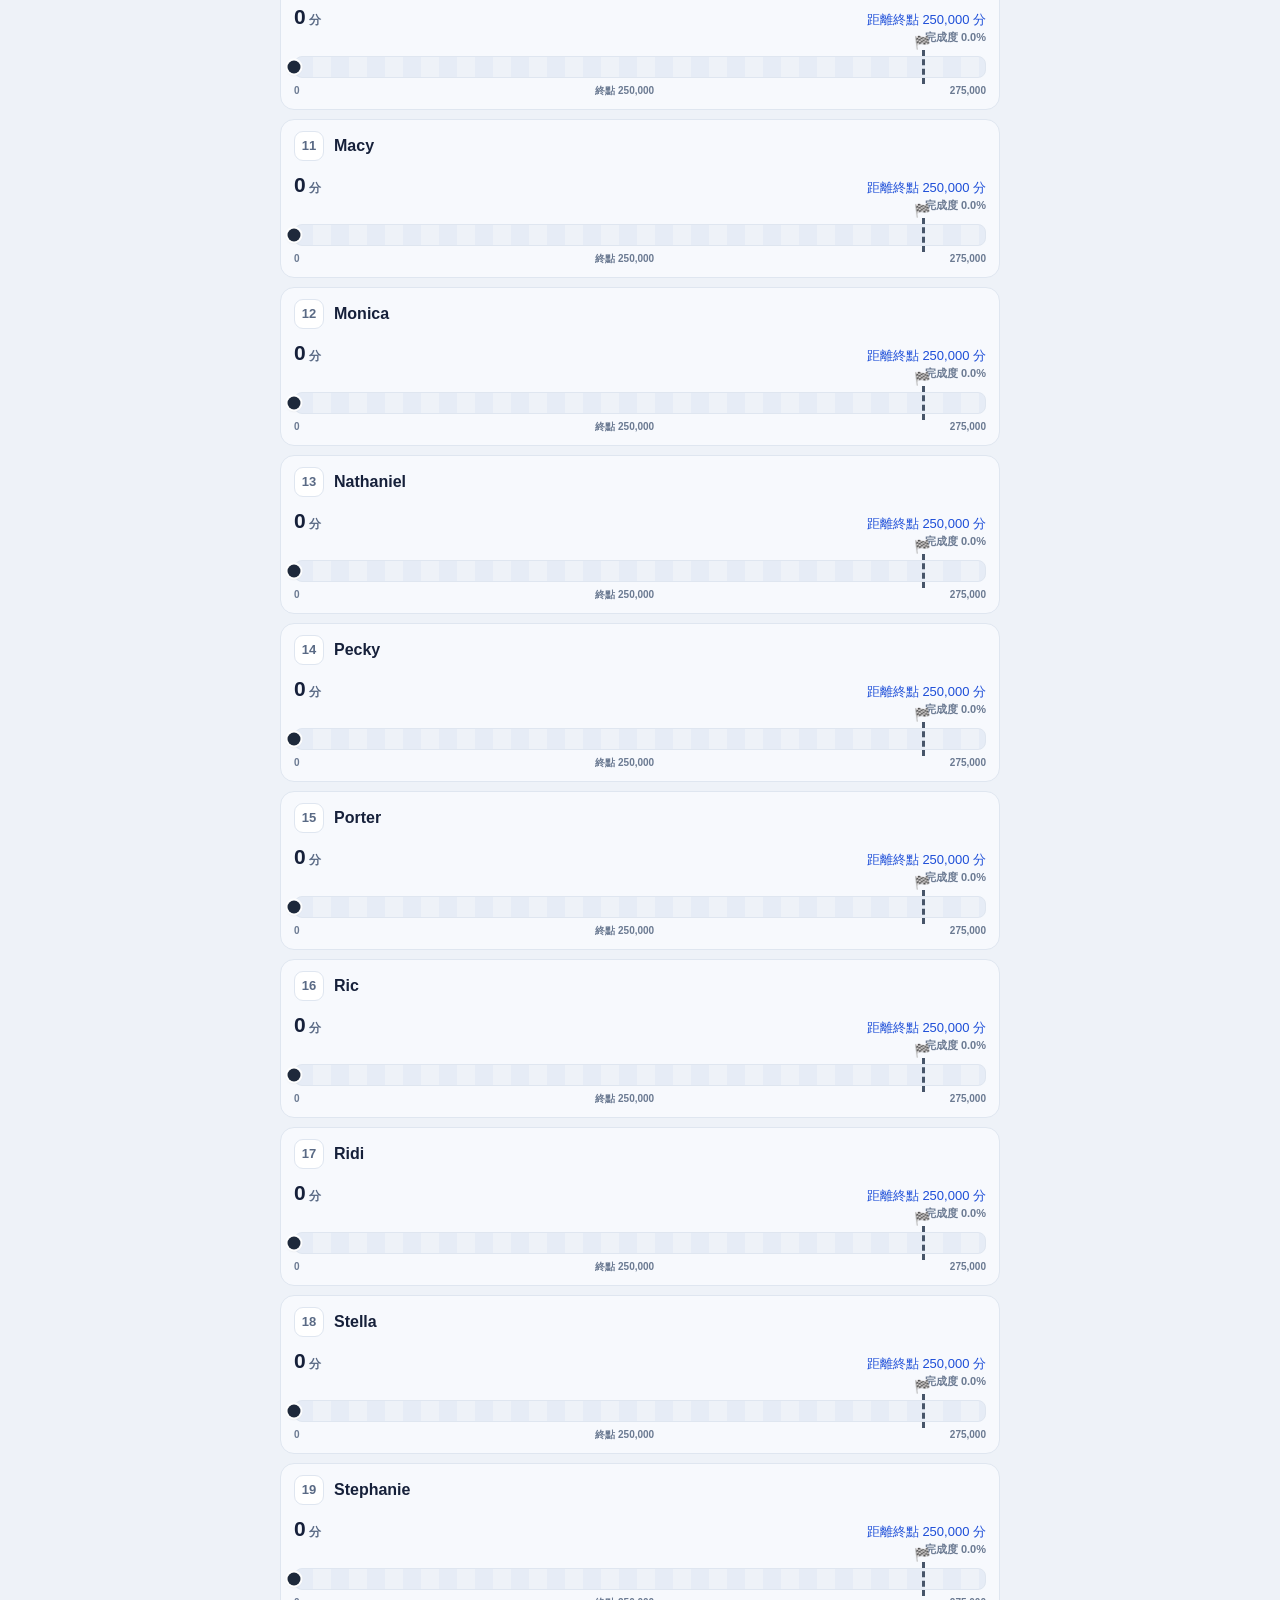
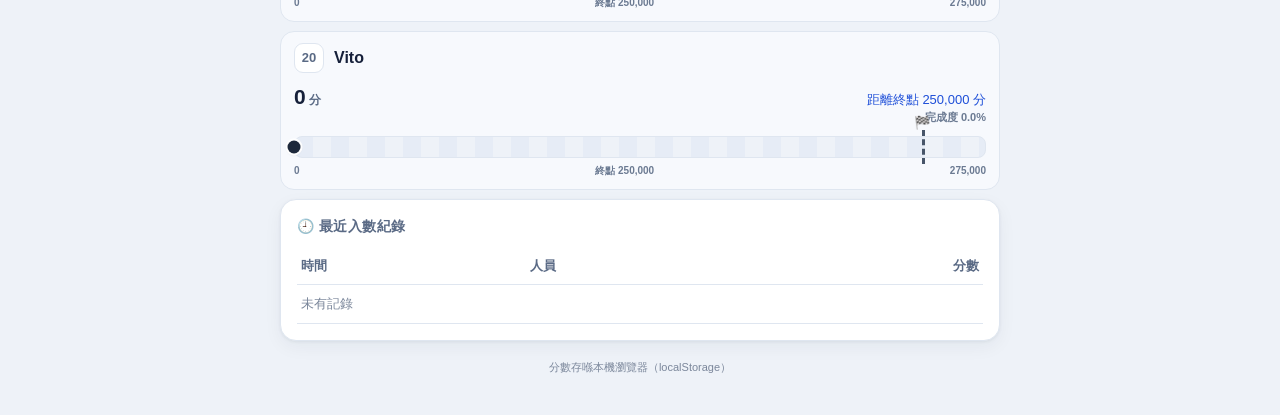
==== commit a07ec2f7: "加 SPARKLE logo 同 favicon（bookmark icon）" ====
--- a/index.html
+++ b/index.html
@@ -4,12 +4,16 @@
 <meta charset="utf-8">
 <meta name="viewport" content="width=device-width, initial-scale=1, viewport-fit=cover, maximum-scale=1">
 <title>Sparkle Q4 遊戲 — 衝線頁</title>
-<link rel="stylesheet" href="style.css?v=13">
+<link rel="icon" href="assets/favicon.svg" type="image/svg+xml">
+<link rel="icon" href="assets/favicon.ico" sizes="any">
+<link rel="apple-touch-icon" href="assets/apple-touch-icon.png">
+<link rel="stylesheet" href="style.css?v=14">
 </head>
 <body>
 <div class="wrap">
 
   <header class="top">
+    <img class="brandlogo" src="assets/logo.png?v=1" alt="SPARKLE">
     <h1>🏁 Sparkle Q4 遊戲</h1>
     <div class="sub">終點線 <span id="finishTxt">—</span> 分</div>
   </header>
--- a/style.css
+++ b/style.css
@@ -38,6 +38,7 @@
 
 /* ---------- 頂部 ---------- */
 header.top { text-align: center; margin-bottom: 14px; }
+header.top .brandlogo { display: block; margin: 0 auto 6px; width: min(260px, 72%); height: auto; }
 header.top h1 { margin: 0 0 4px; font-size: 23px; letter-spacing: .5px; color: #0f172a; }
 header.top .sub { color: var(--dim); font-size: 13px; }
 
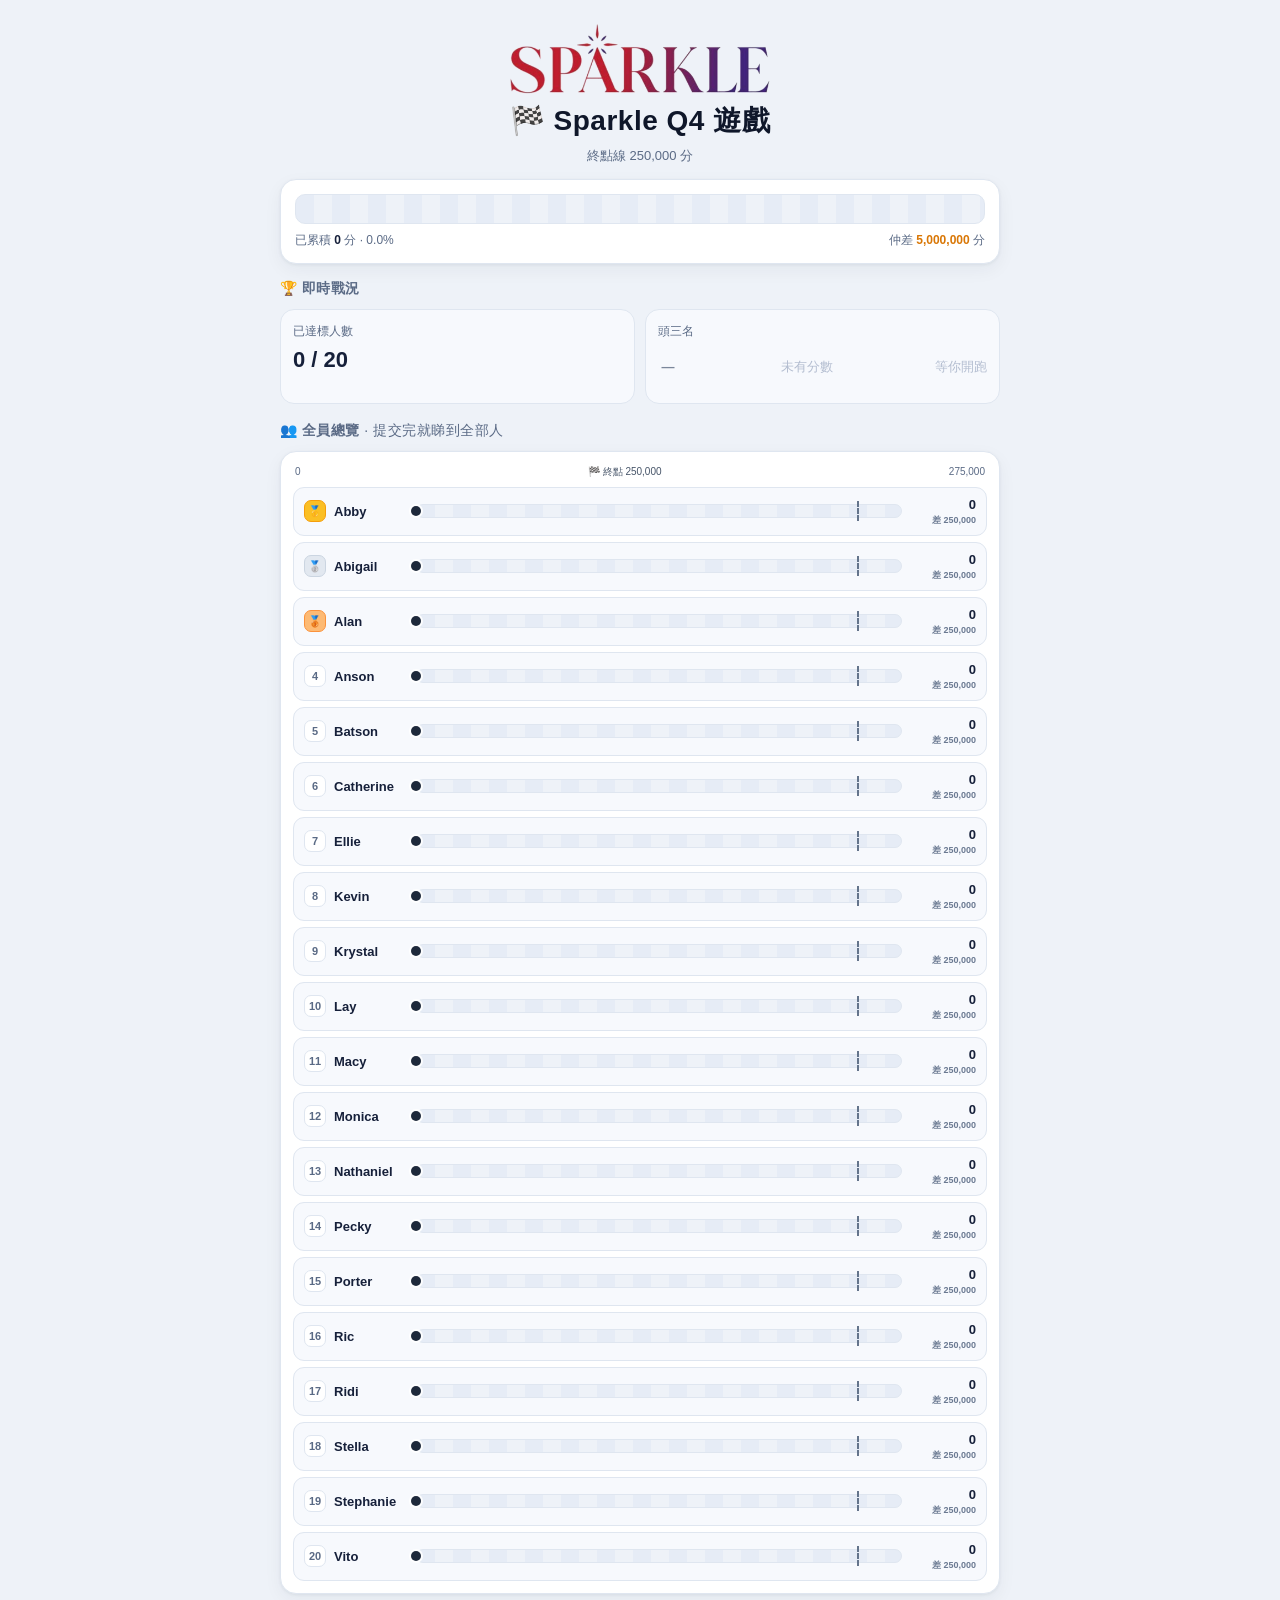
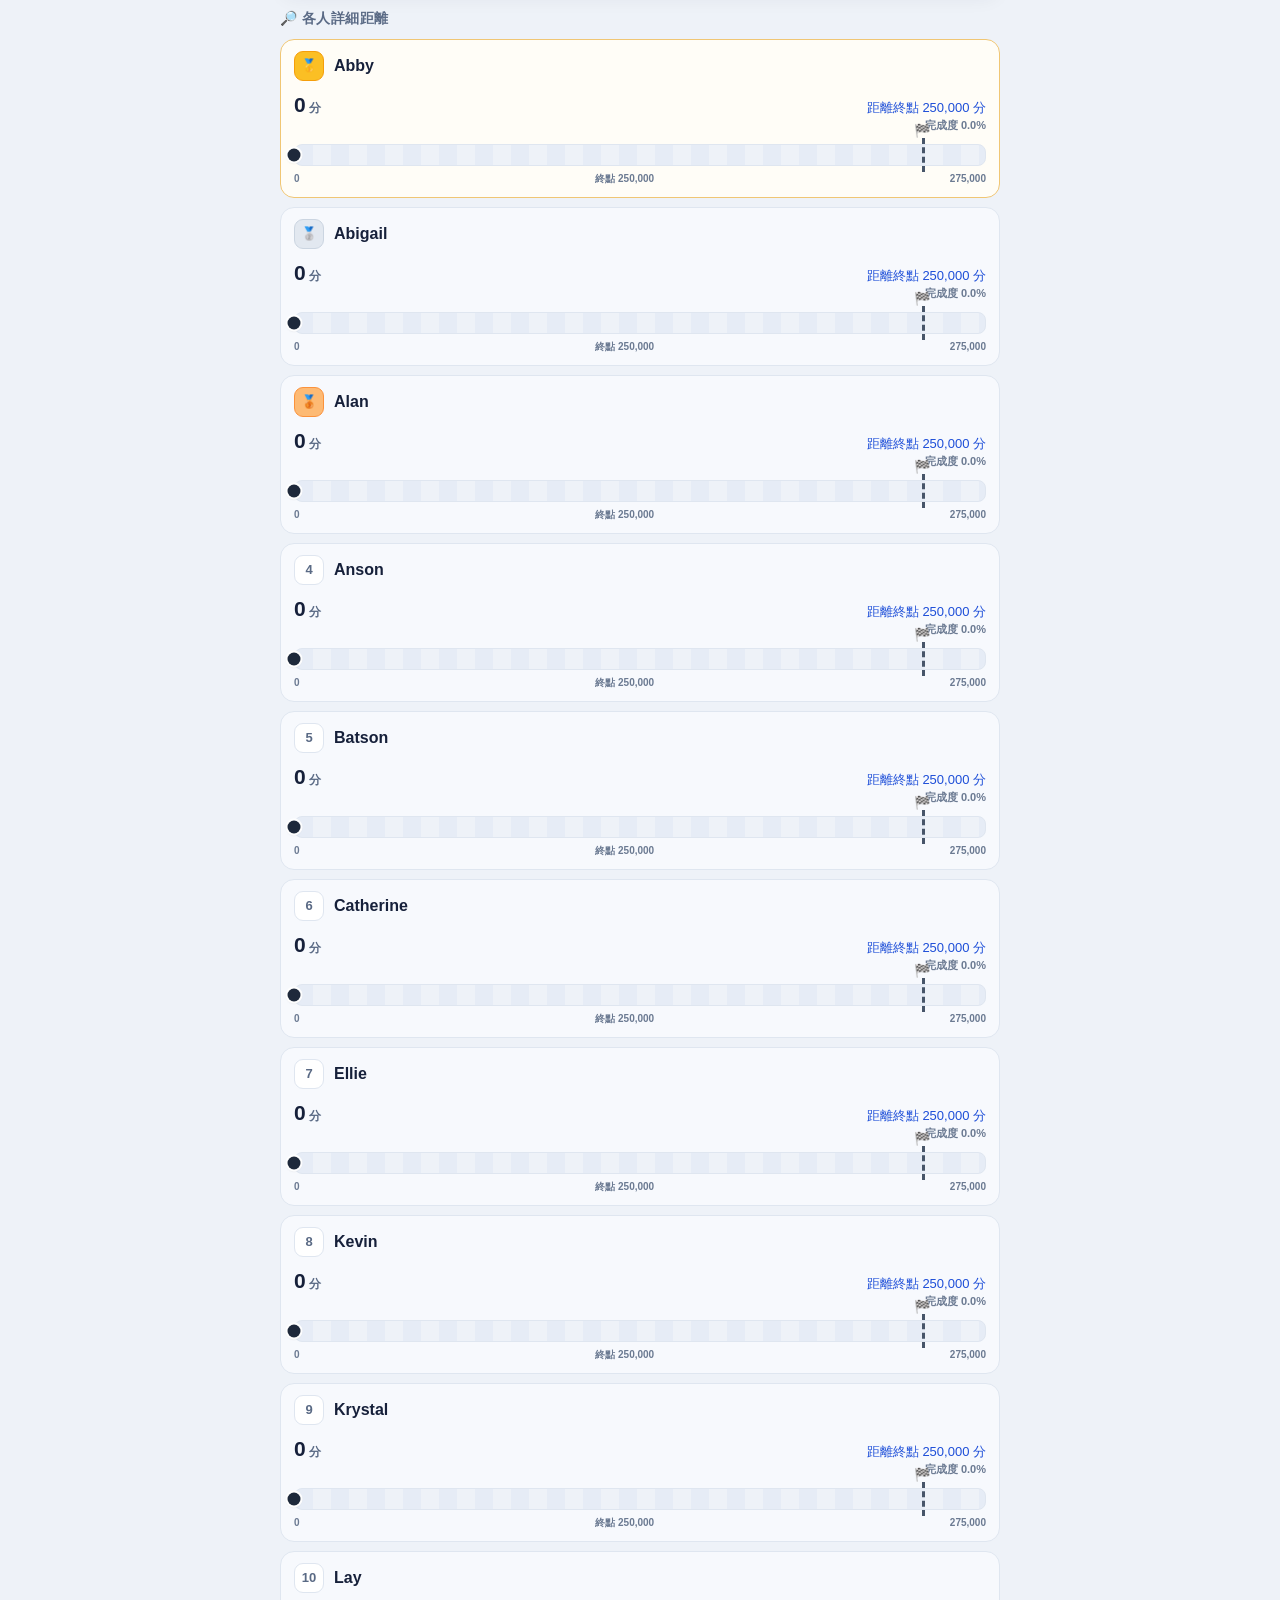
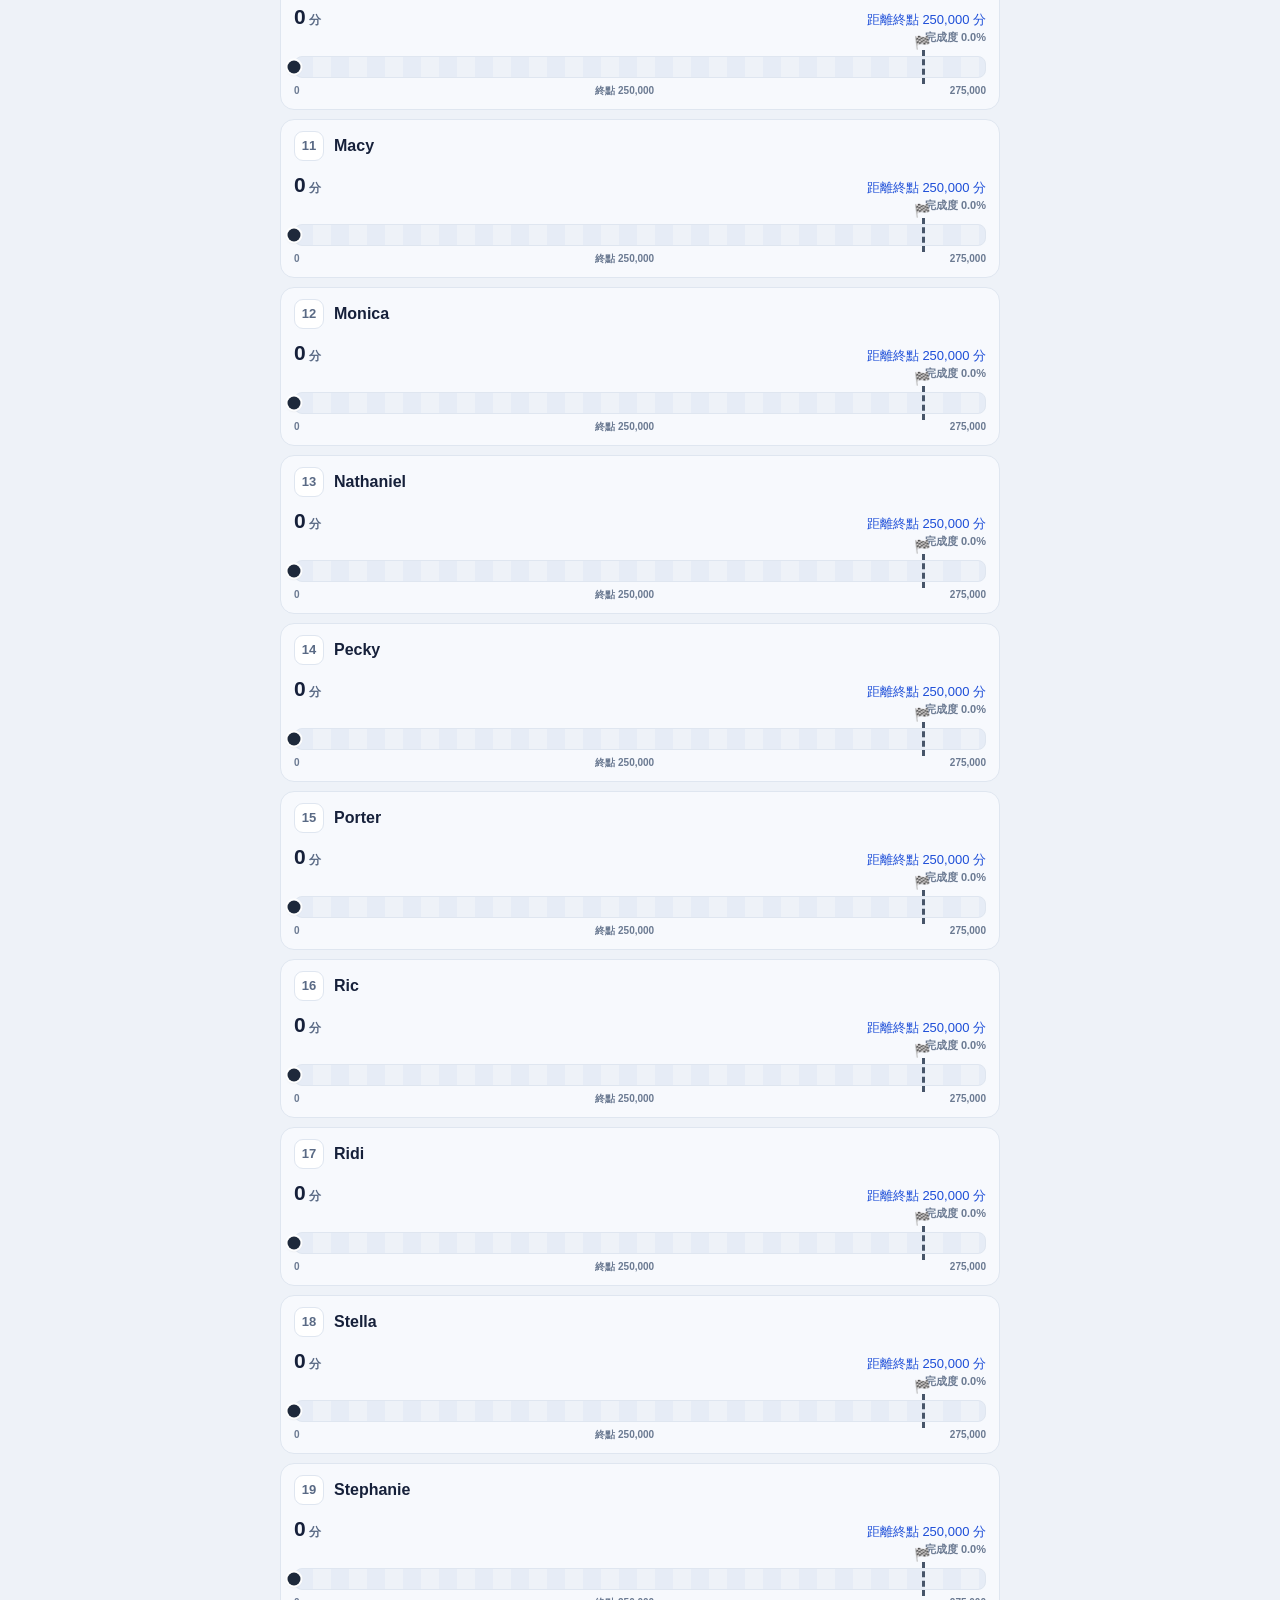
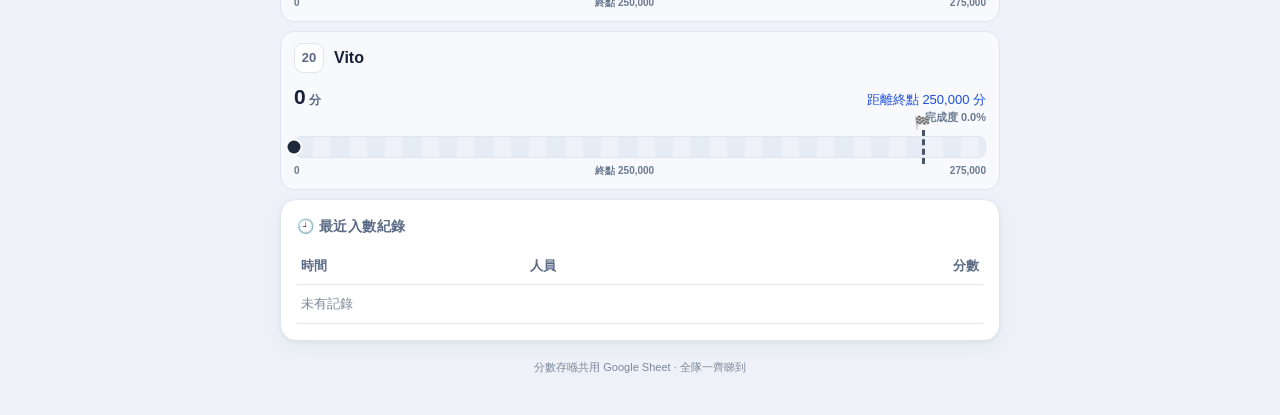
==== commit 1d58c8db: "頁尾改正確：分數存喺共用 Google Sheet" ====
--- a/index.html
+++ b/index.html
@@ -7,7 +7,7 @@
 <link rel="icon" href="assets/favicon.svg" type="image/svg+xml">
 <link rel="icon" href="assets/favicon.ico" sizes="any">
 <link rel="apple-touch-icon" href="assets/apple-touch-icon.png">
-<link rel="stylesheet" href="style.css?v=14">
+<link rel="stylesheet" href="style.css?v=15">
 </head>
 <body>
 <div class="wrap">
@@ -66,7 +66,7 @@
     <tbody id="logBody"></tbody></table>
   </div>
 
-  <footer class="foot">分數存喺本機瀏覽器（localStorage）</footer>
+  <footer class="foot">分數存喺共用 Google Sheet · 全隊一齊睇到</footer>
 </div>
 
 <nav class="tabbar">
@@ -76,7 +76,7 @@
   </div>
 </nav>
 
-<script src="data.js?v=13"></script>
+<script src="data.js?v=14"></script>
 <script>
 const $ = (s) => document.querySelector(s);
 const ME = new URLSearchParams(location.search).get("me") || "";
--- a/style.css
+++ b/style.css
@@ -220,6 +220,19 @@
 }
 select:focus, input:focus { outline: 2px solid rgba(6, 182, 212, .45); outline-offset: 1px; }
 input.big { font-size: 30px; font-weight: 800; letter-spacing: .5px; text-align: center; }
+input.big.isMinus { color: #b91c1c; }
+
+/* 加數 / 減數 按鈕 */
+.signrow { display: flex; gap: 10px; margin: 0 0 10px; }
+.signbtn {
+  flex: 1; min-height: var(--tap); border-radius: 14px; border: 2px solid var(--line);
+  background: #fff; color: var(--dim); font-size: 18px; font-weight: 800; letter-spacing: .5px;
+  font-family: inherit; cursor: pointer; transition: background .12s, border-color .12s, color .12s;
+}
+.signbtn:active { transform: translateY(1px); }
+.signbtn.plus.active { background: #ecfdf5; border-color: #10b981; color: #047857; }
+.signbtn.minus.active { background: #fef2f2; border-color: #ef4444; color: #b91c1c; }
+
 .hint { font-size: 12px; color: var(--dim); margin-top: 7px; text-align: center; }
 .err { color: #dc2626; font-size: 14px; margin-top: 10px; text-align: center; display: none; }
 
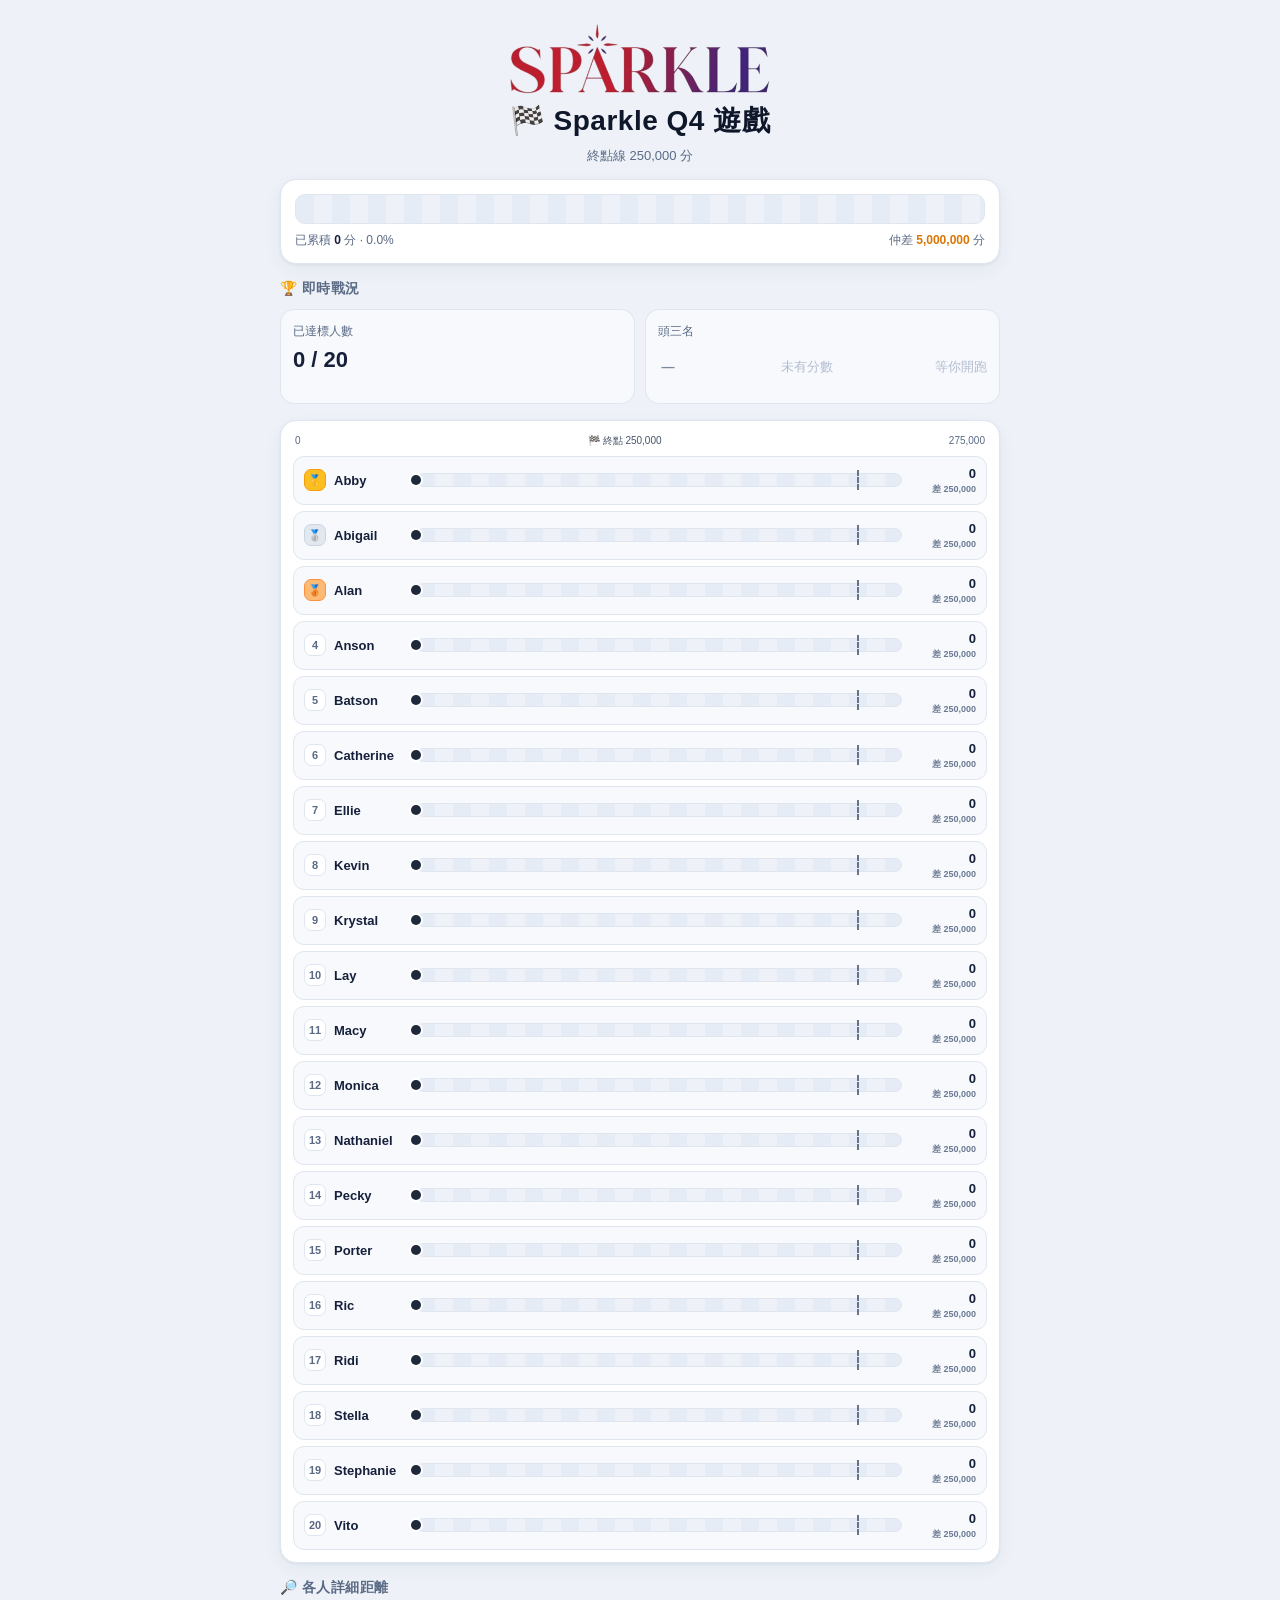
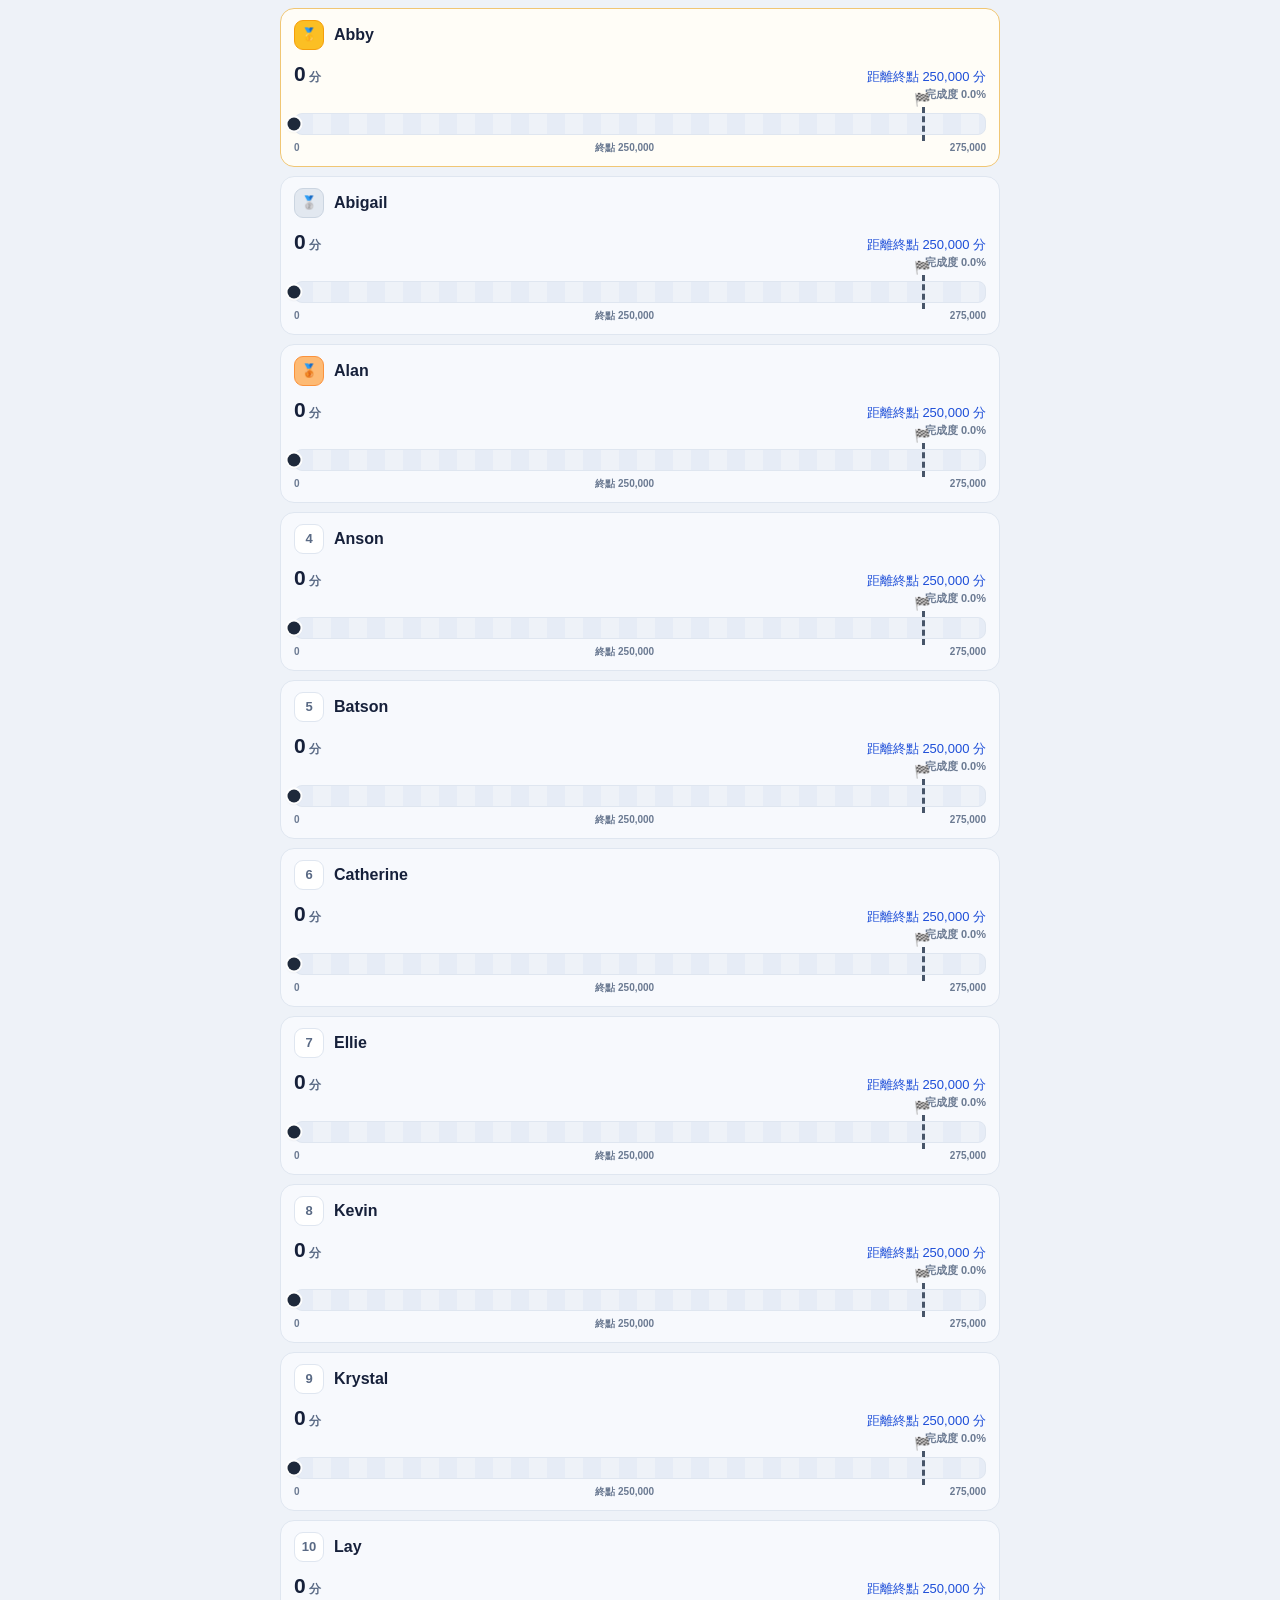
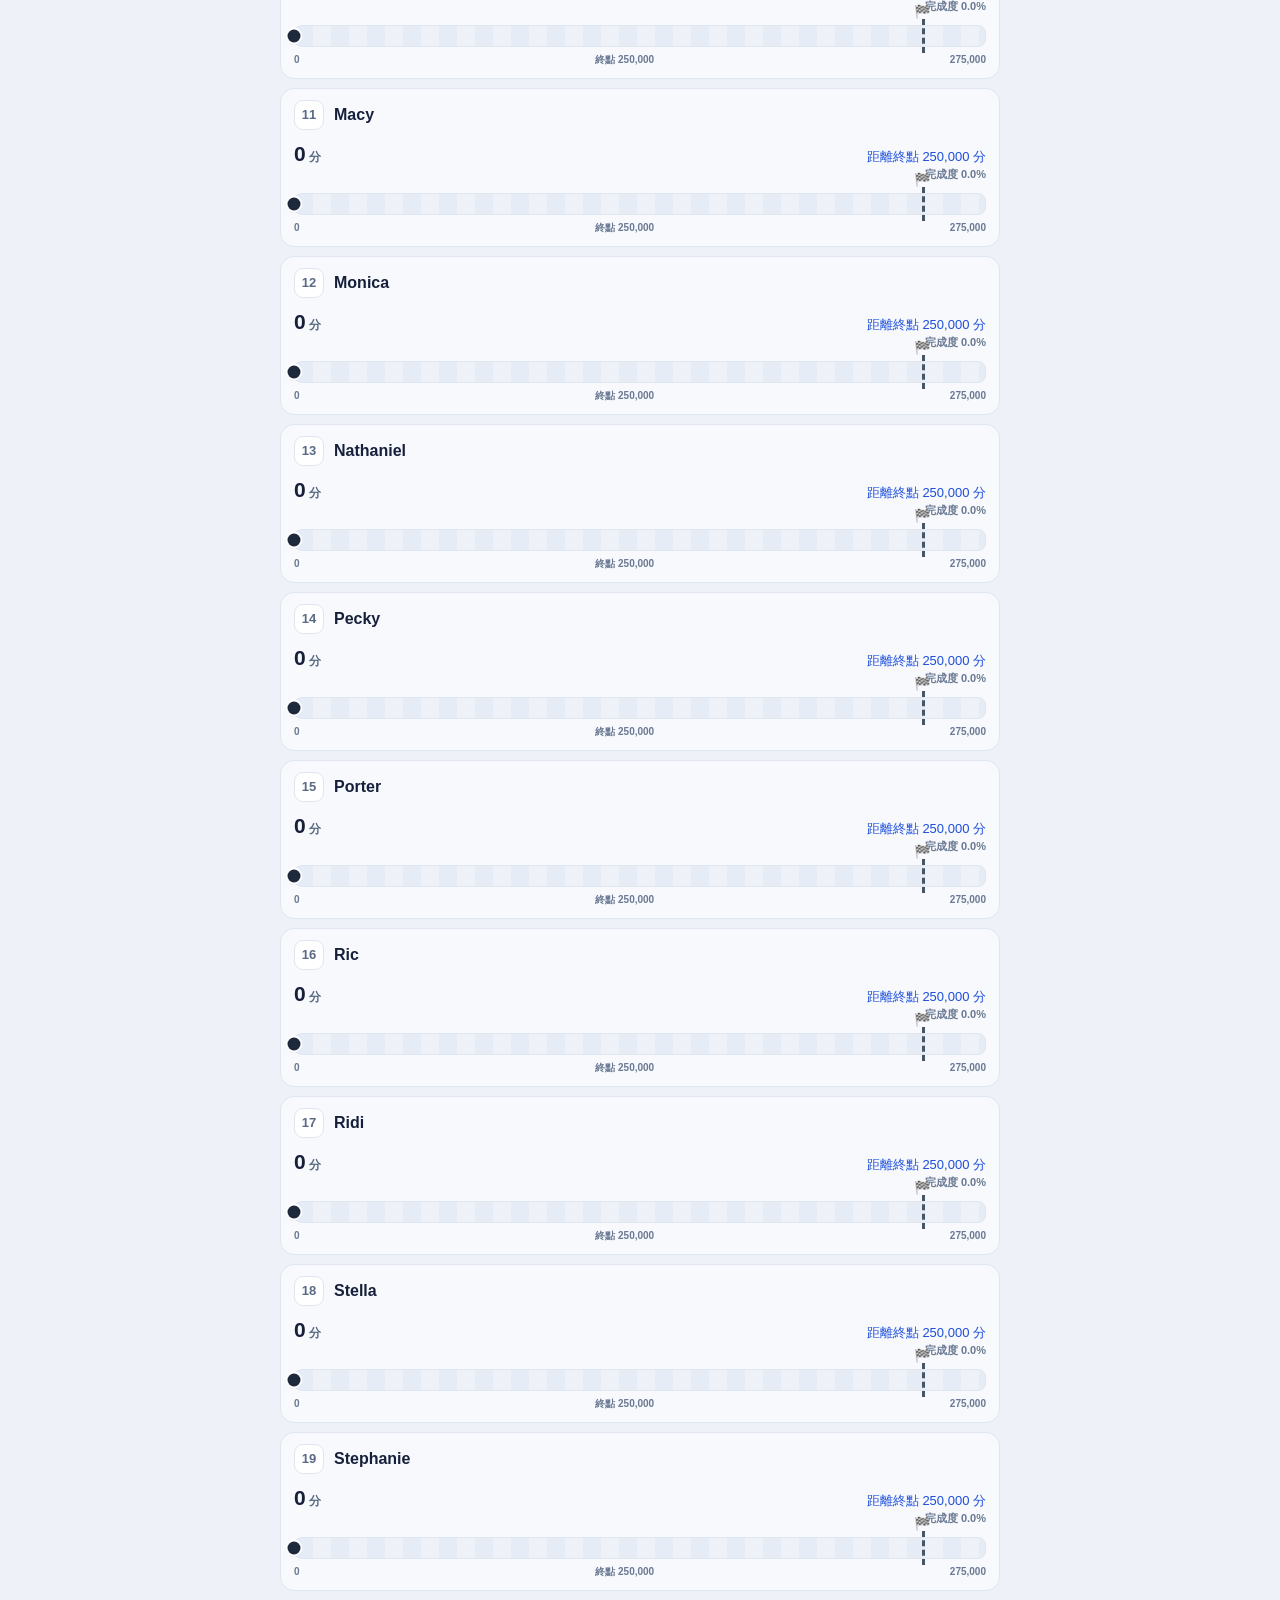
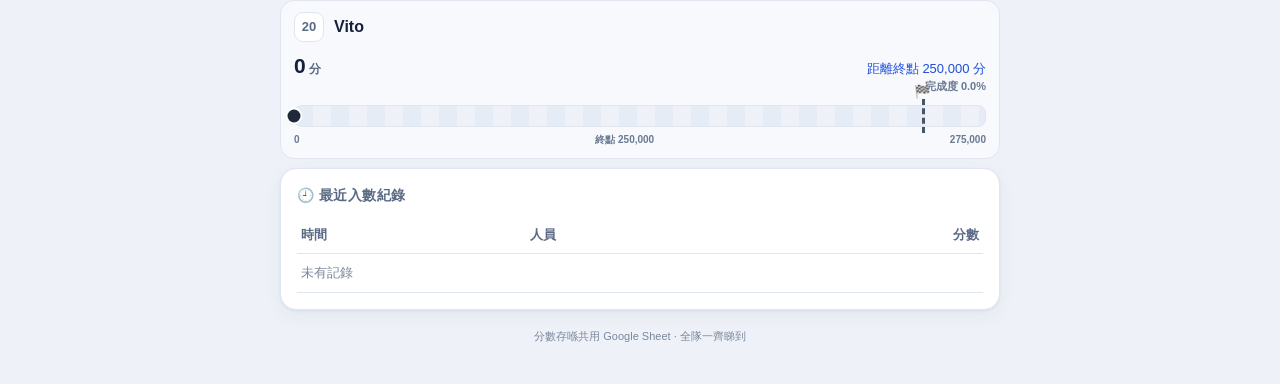
==== commit 69dbeb6c: "移除「全員總覽」標題文字" ====
--- a/index.html
+++ b/index.html
@@ -7,7 +7,7 @@
 <link rel="icon" href="assets/favicon.svg" type="image/svg+xml">
 <link rel="icon" href="assets/favicon.ico" sizes="any">
 <link rel="apple-touch-icon" href="assets/apple-touch-icon.png">
-<link rel="stylesheet" href="style.css?v=15">
+<link rel="stylesheet" href="style.css?v=16">
 </head>
 <body>
 <div class="wrap">
@@ -46,7 +46,6 @@
     <input id="fileIn" type="file" accept=".json" style="display:none">
   </div>
 
-  <h2 class="sec">👥 全員總覽 <span style="font-weight:400">· 提交完就睇到全部人</span></h2>
   <div class="card" id="ovCard" style="padding:12px 12px 6px">
     <div class="legend">
       <span>0</span>
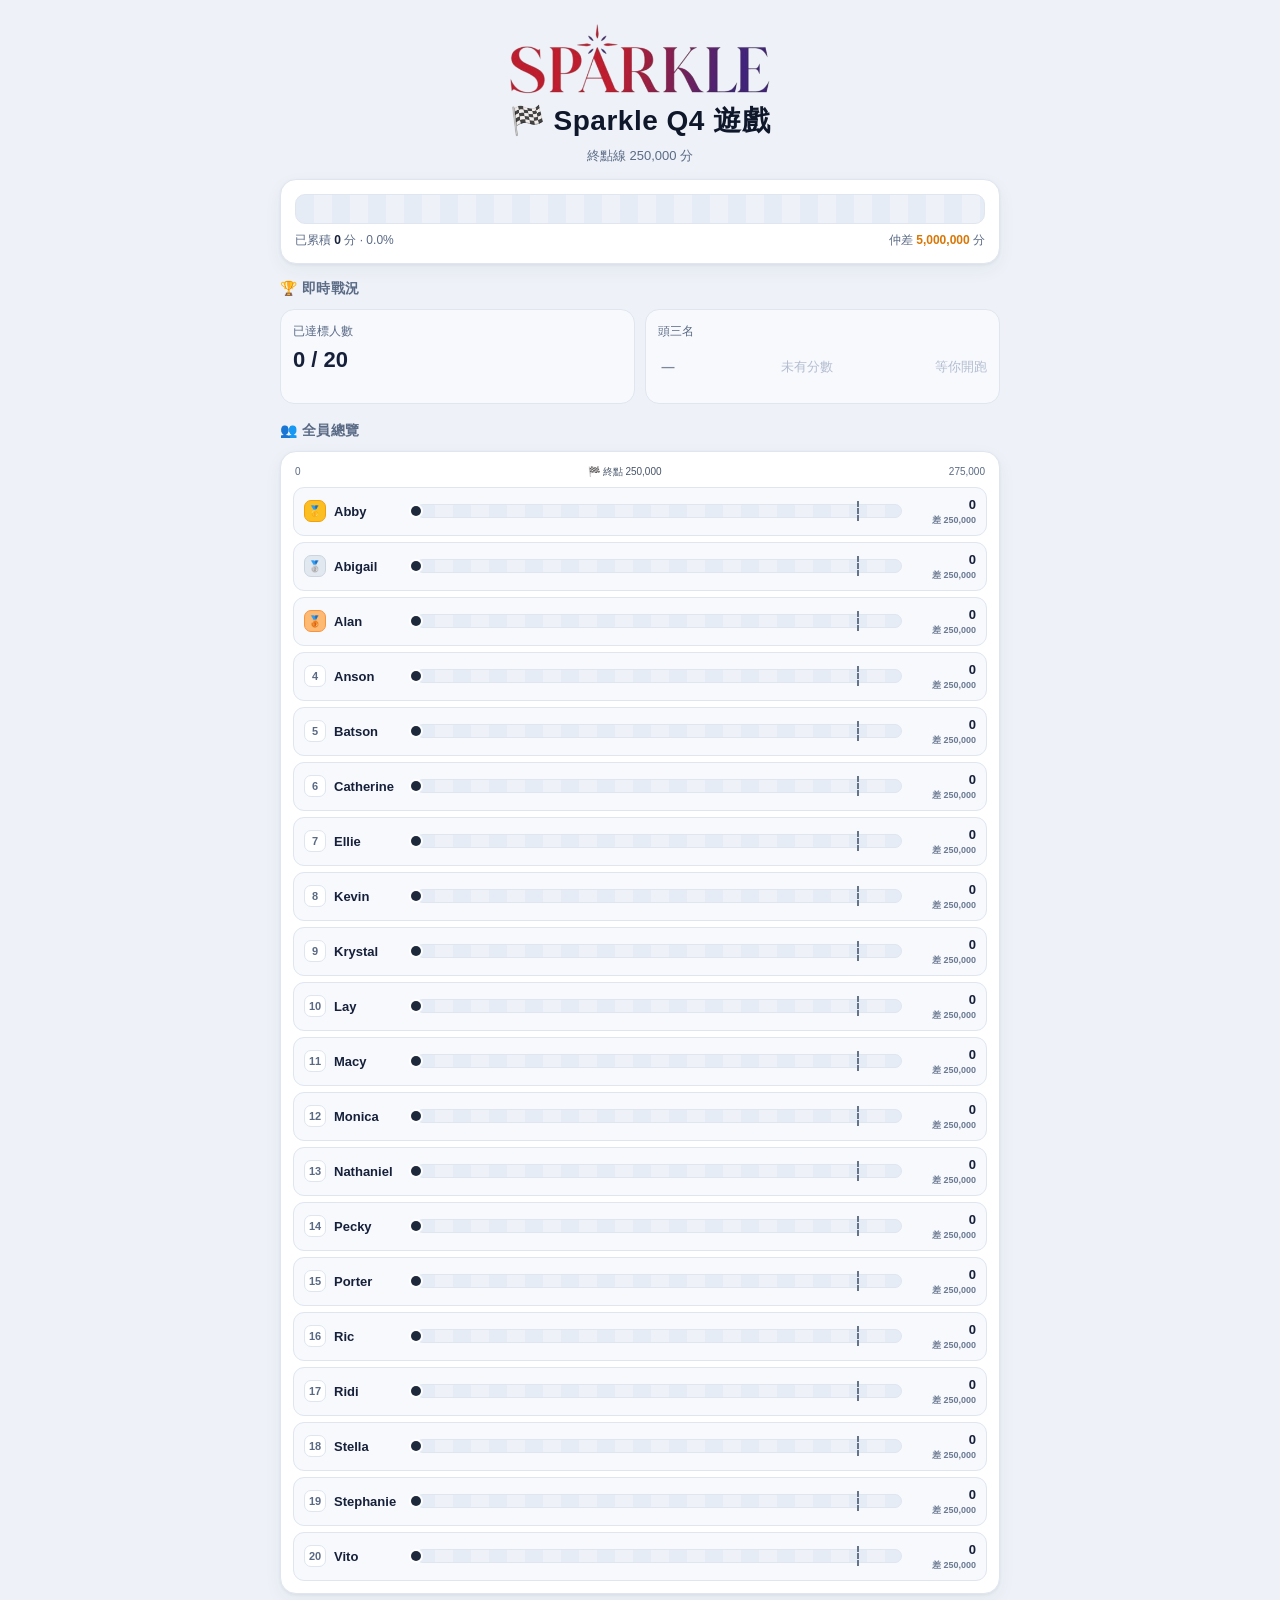
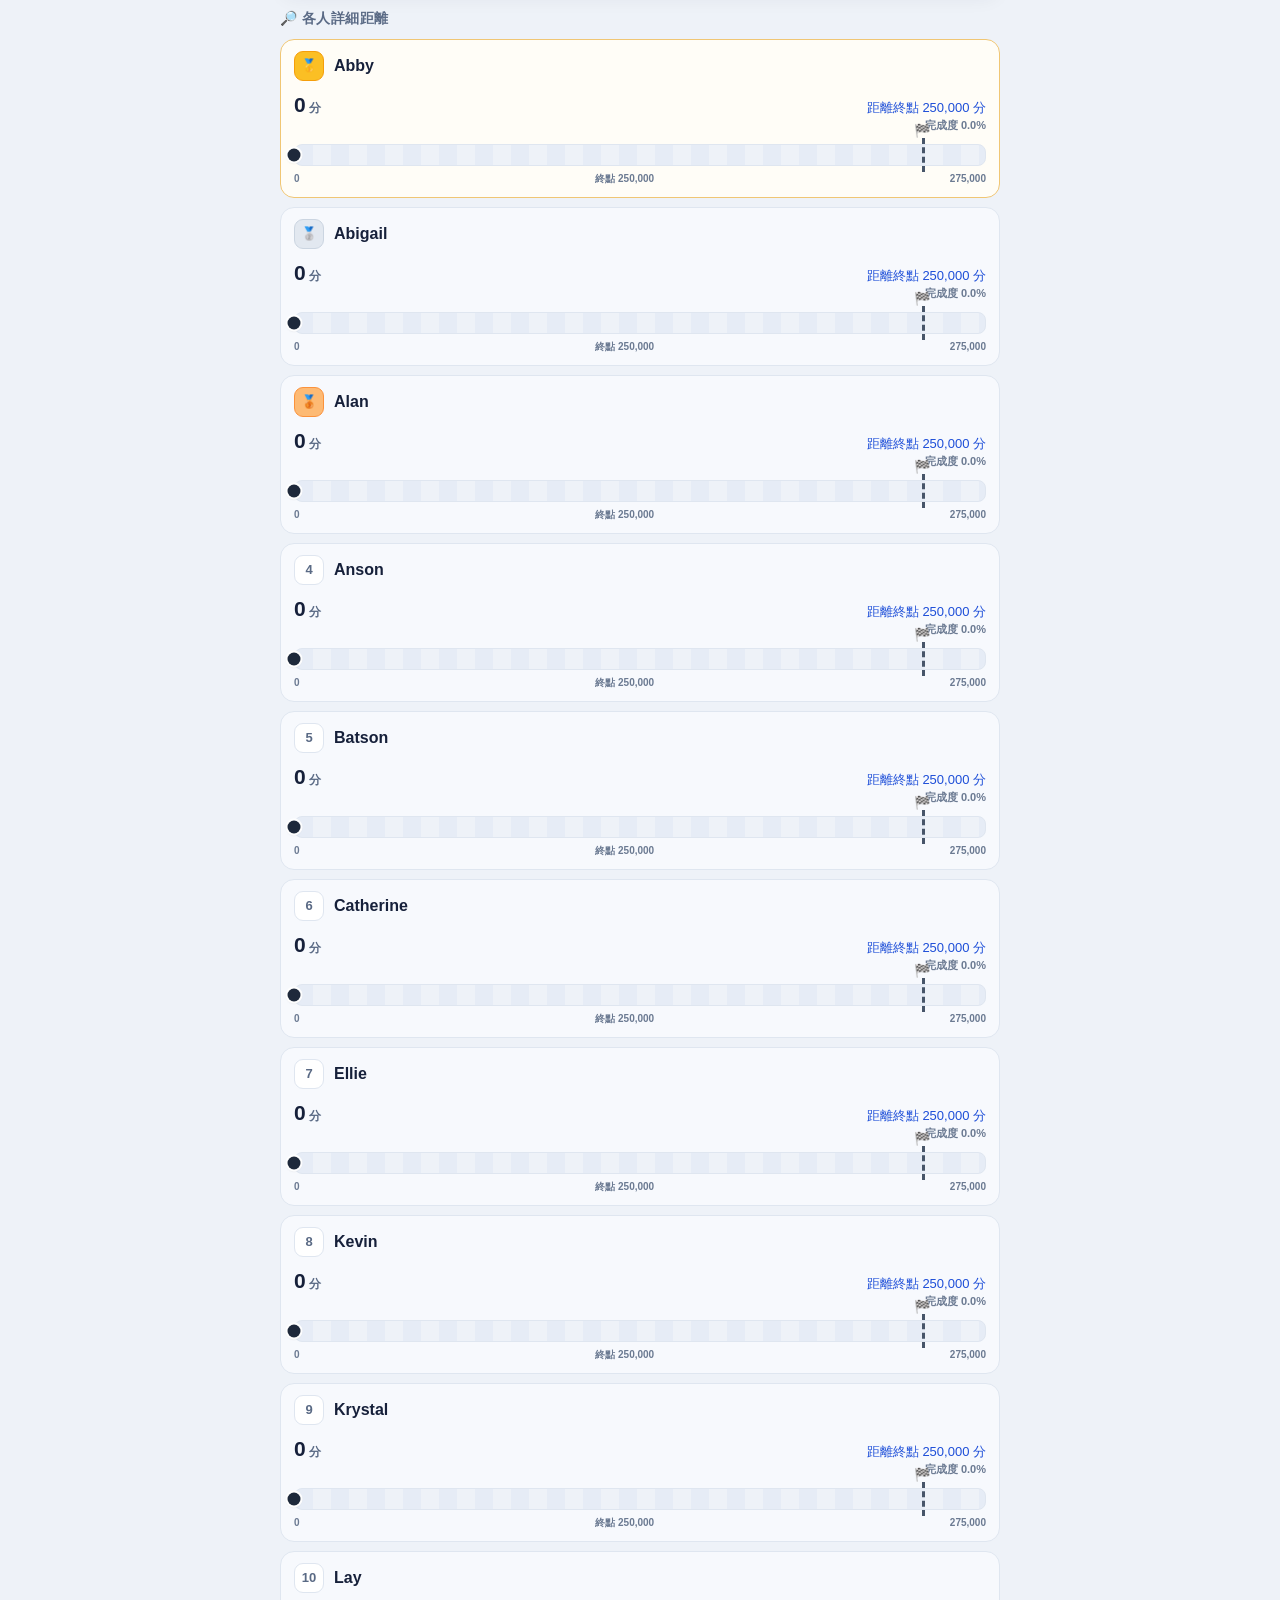
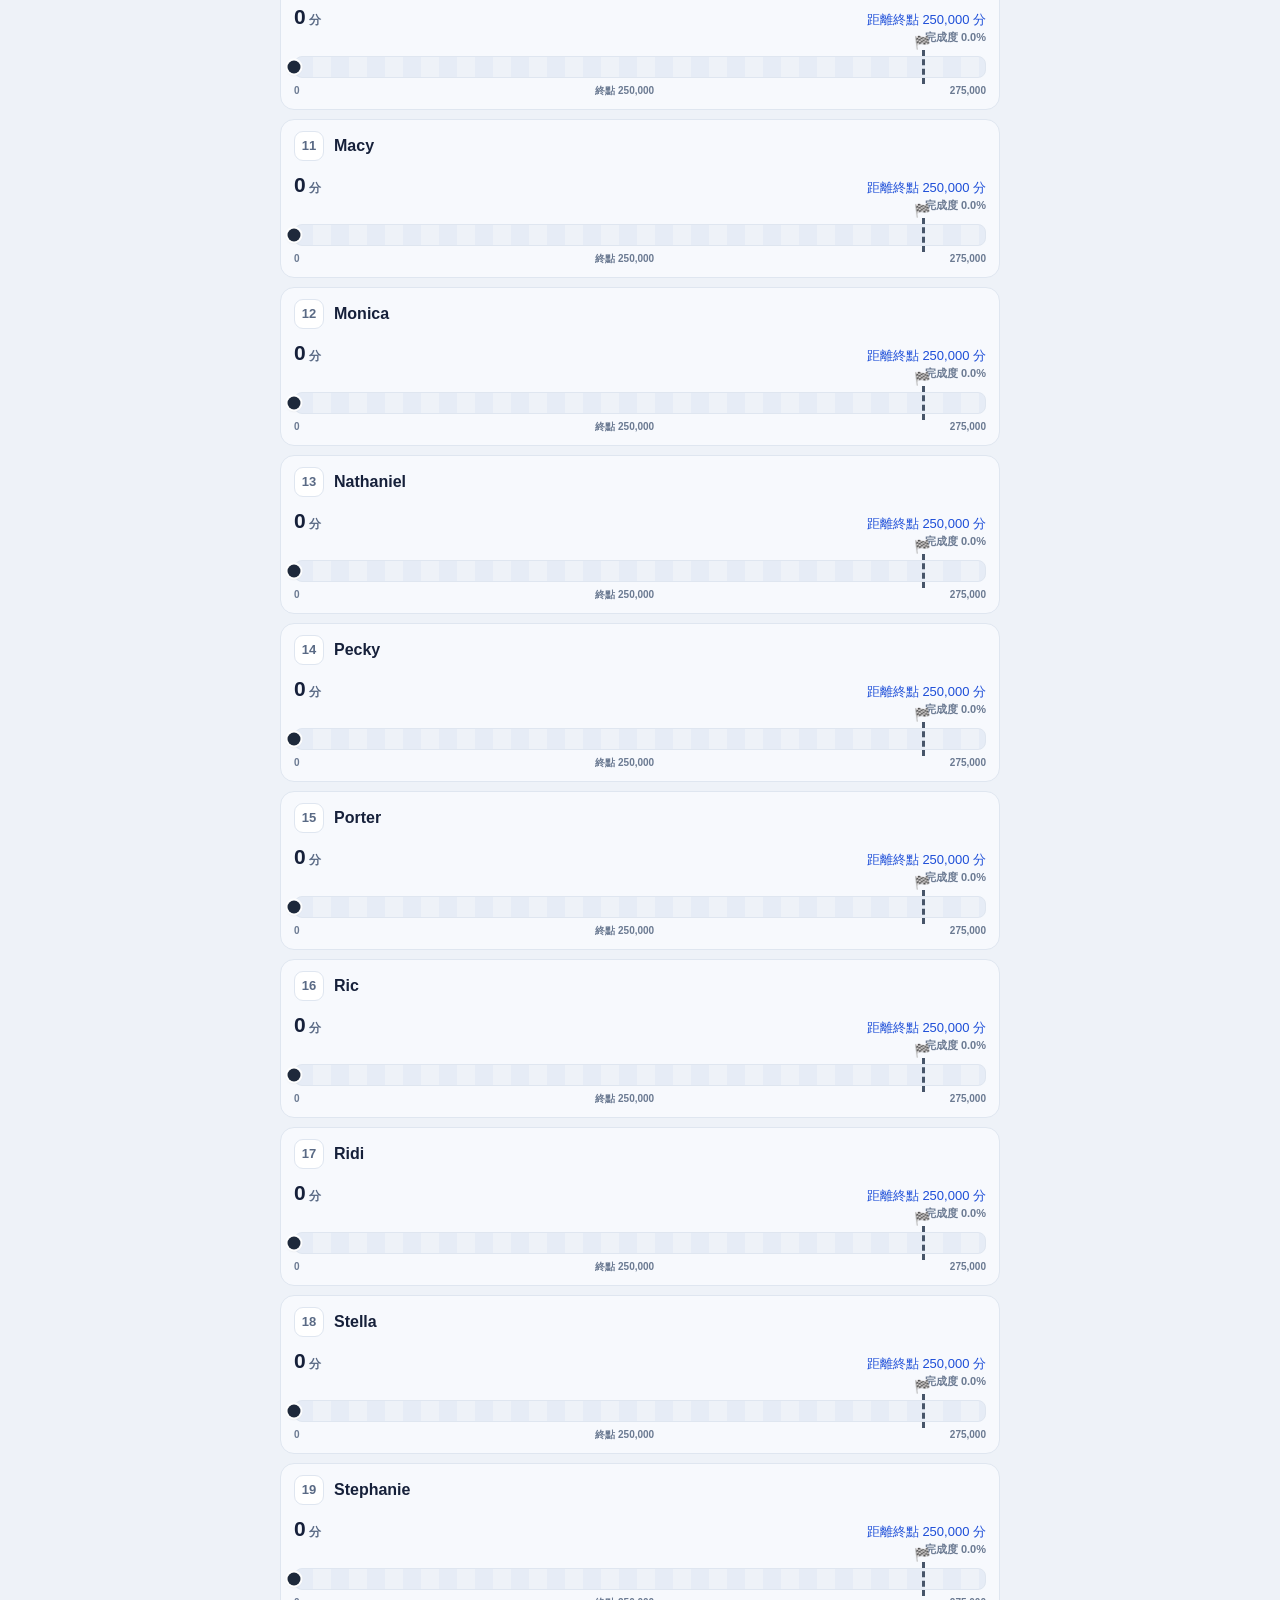
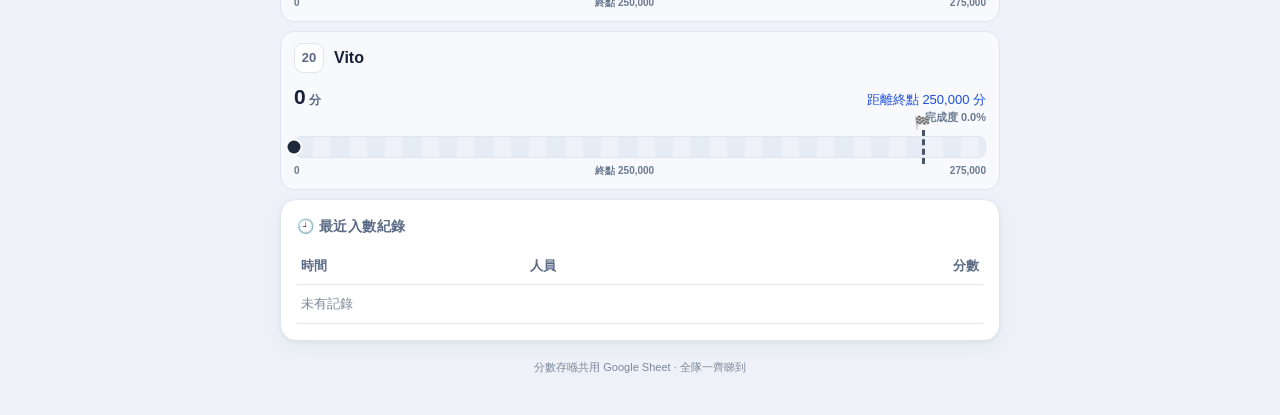
==== commit d0a7eeef: "標題改返「👥 全員總覽」，拿走「提交完就睇到全部人」" ====
--- a/index.html
+++ b/index.html
@@ -7,7 +7,7 @@
 <link rel="icon" href="assets/favicon.svg" type="image/svg+xml">
 <link rel="icon" href="assets/favicon.ico" sizes="any">
 <link rel="apple-touch-icon" href="assets/apple-touch-icon.png">
-<link rel="stylesheet" href="style.css?v=16">
+<link rel="stylesheet" href="style.css?v=17">
 </head>
 <body>
 <div class="wrap">
@@ -46,6 +46,7 @@
     <input id="fileIn" type="file" accept=".json" style="display:none">
   </div>
 
+  <h2 class="sec">👥 全員總覽</h2>
   <div class="card" id="ovCard" style="padding:12px 12px 6px">
     <div class="legend">
       <span>0</span>
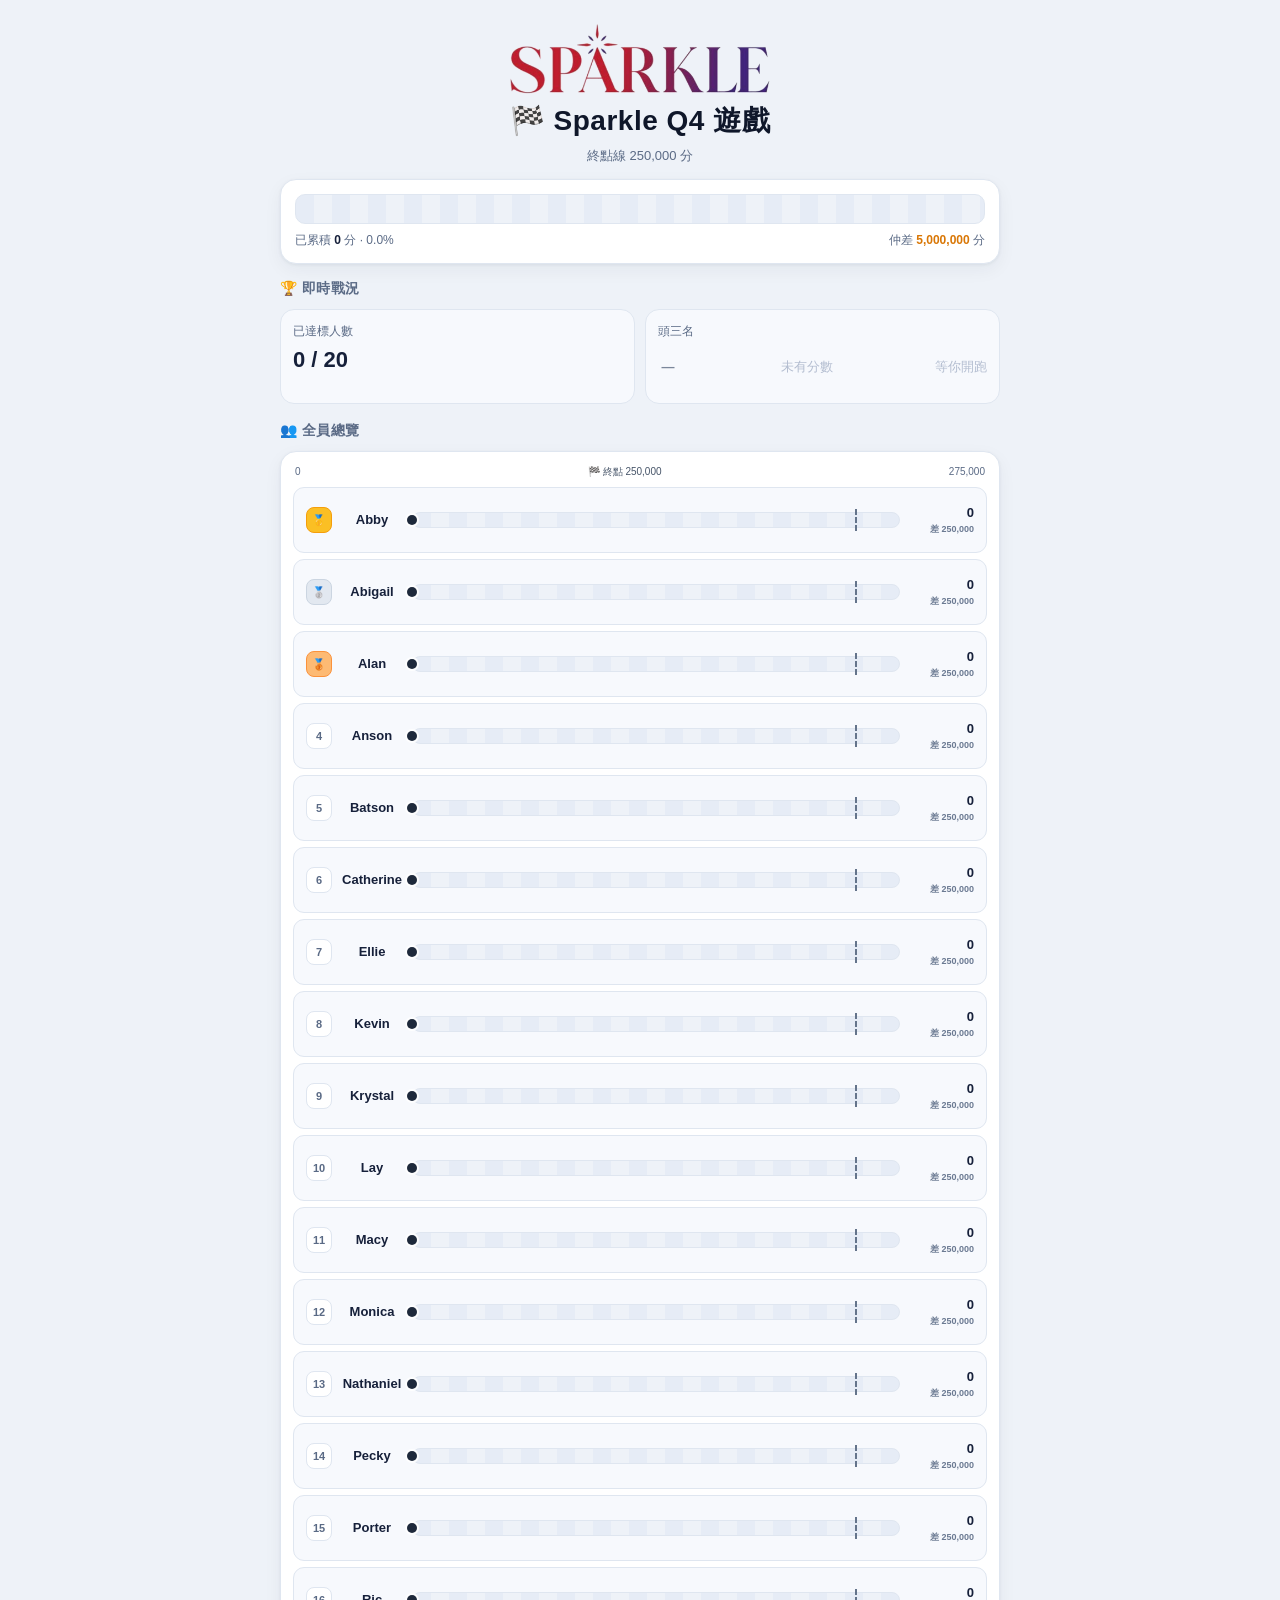
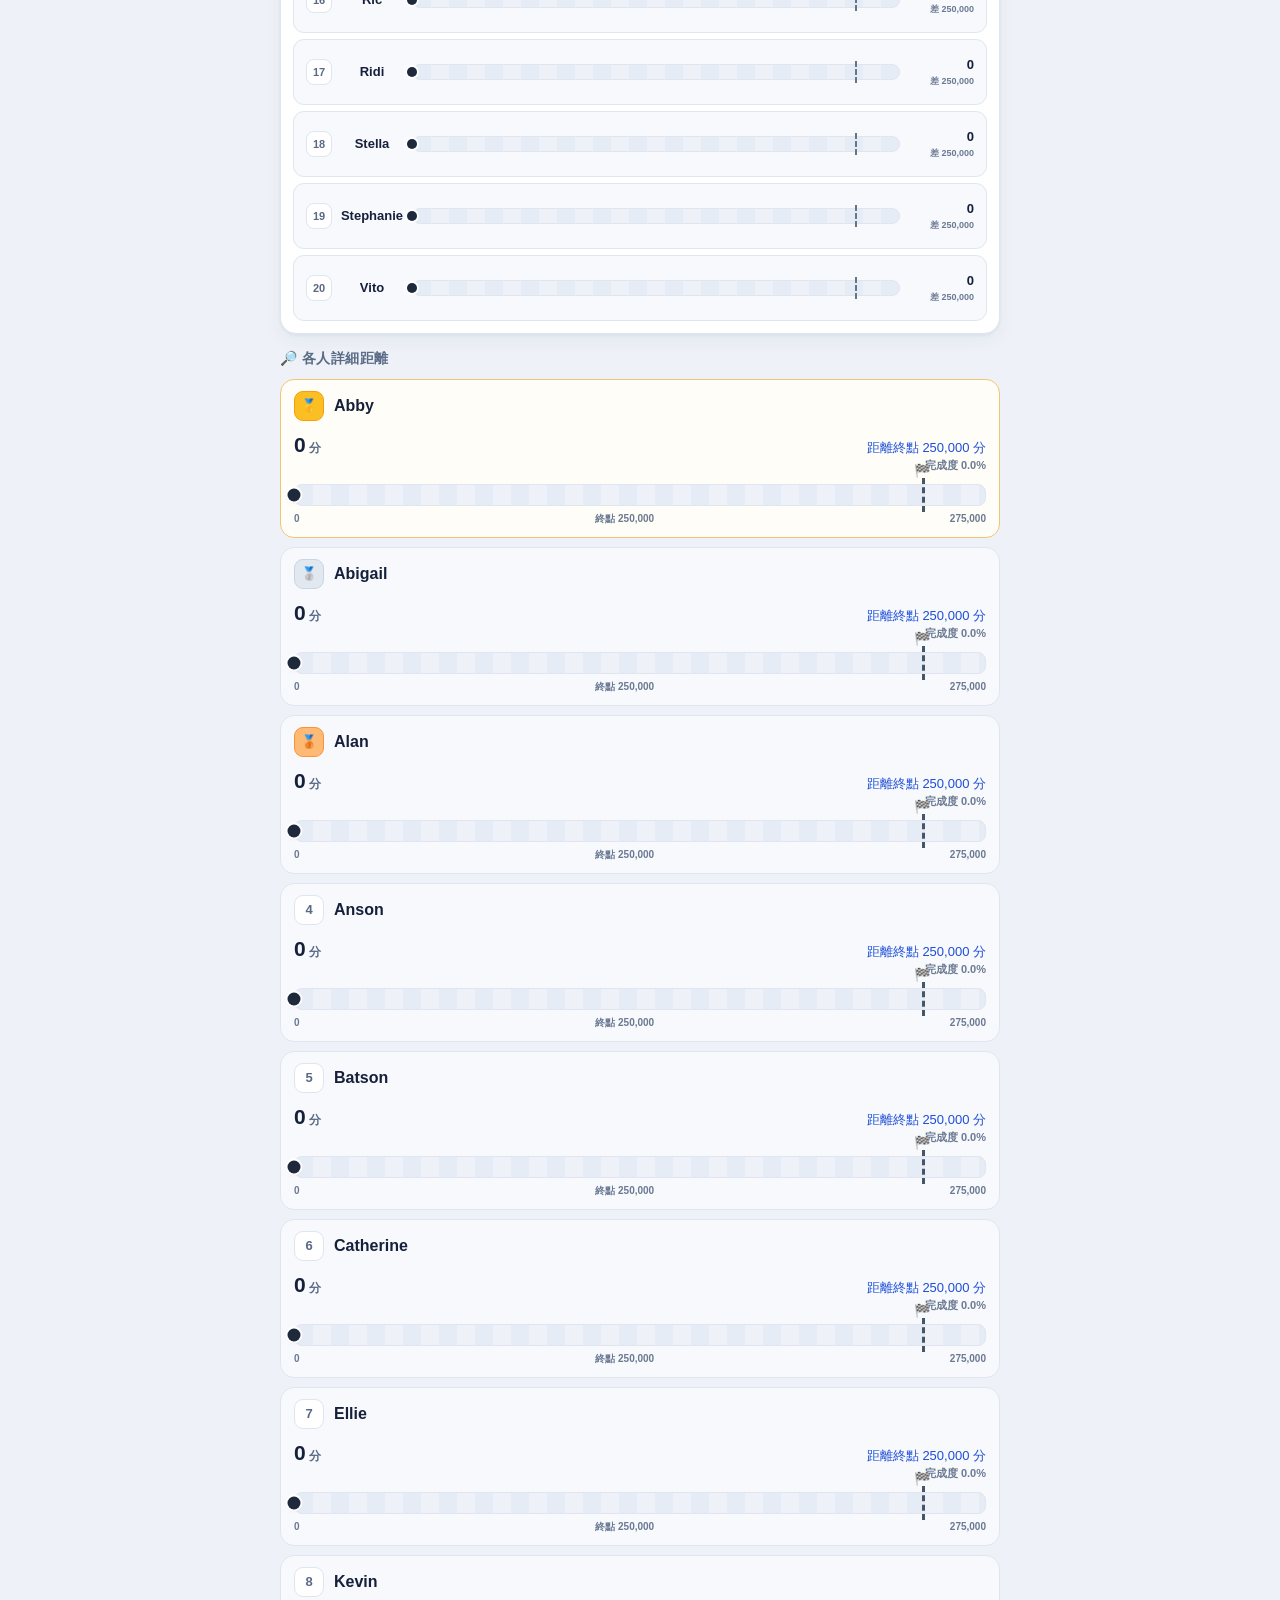
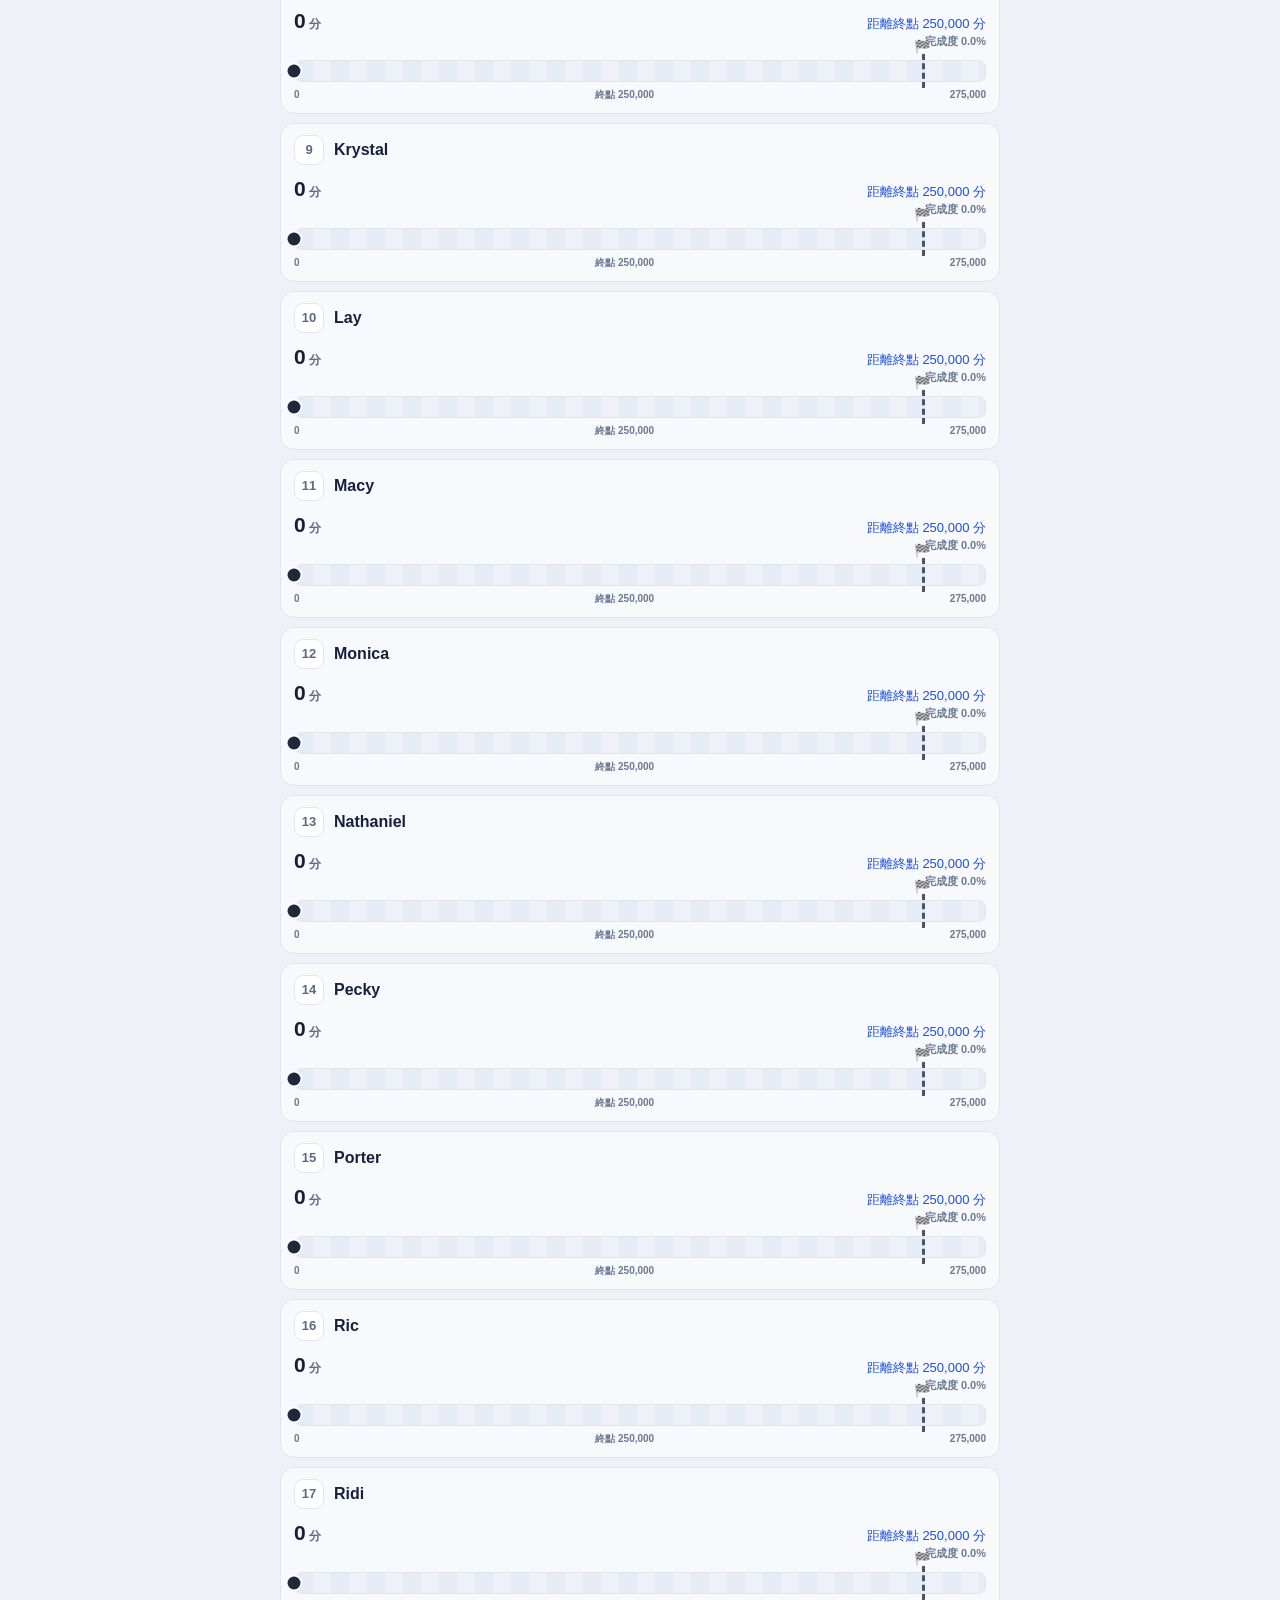
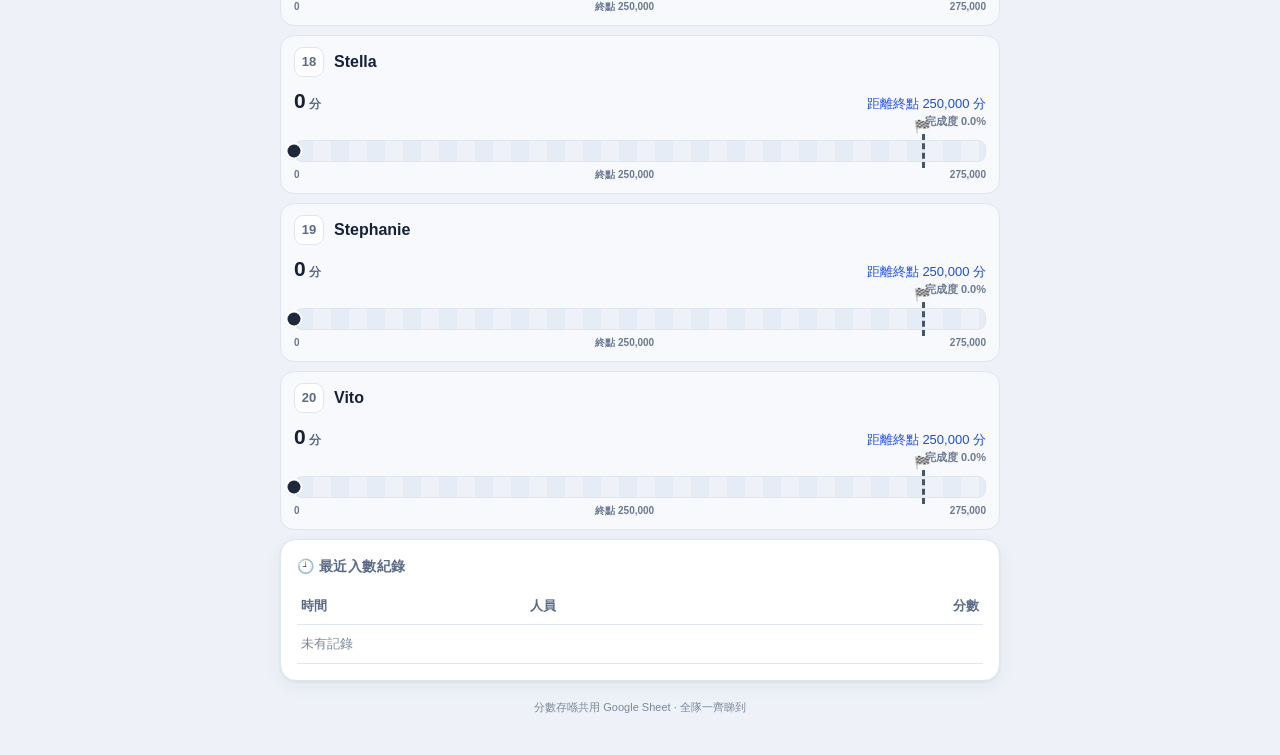
==== commit aed1b738: "全員總覽：人名換成照片 avatar + 行高增加" ====
--- a/index.html
+++ b/index.html
@@ -7,7 +7,7 @@
 <link rel="icon" href="assets/favicon.svg" type="image/svg+xml">
 <link rel="icon" href="assets/favicon.ico" sizes="any">
 <link rel="apple-touch-icon" href="assets/apple-touch-icon.png">
-<link rel="stylesheet" href="style.css?v=17">
+<link rel="stylesheet" href="style.css?v=18">
 </head>
 <body>
 <div class="wrap">
@@ -76,7 +76,7 @@
   </div>
 </nav>
 
-<script src="data.js?v=14"></script>
+<script src="data.js?v=15"></script>
 <script>
 const $ = (s) => document.querySelector(s);
 const ME = new URLSearchParams(location.search).get("me") || "";
@@ -117,12 +117,14 @@
     const medal = r.rank <= 3 ? ["🥇", "🥈", "🥉"][r.rank - 1] : "";
     const me = r.name === ME;
     const sub = passed ? "超 " + fmt(r.score - FINISH) : "差 " + fmt(FINISH - r.score);
+    const av = '<img class="av" src="assets/photos/' + encodeURIComponent(r.name) + '.jpg" alt="' + r.name + '" ' +
+      'data-try="jpg" onerror="var e=this;var n=e.alt;var s=e.dataset.try;if(s==\'jpg\'){e.dataset.try=\'png\';e.src=\'assets/photos/\'+encodeURIComponent(n)+\'.png\';}else if(s==\'png\'){e.dataset.try=\'webp\';e.src=\'assets/photos/\'+encodeURIComponent(n)+\'.webp\';}else{e.outerHTML=\'<span class=nmtext>\'+n+\'</span>\';}">';
     return (
-      '<div class="ovrow' + (me ? " me" : "") + '"' + (me ? ' id="myOv"' : "") + ">" +
-        '<div class="rank' + (r.rank <= 3 ? " r" + r.rank : "") + '">' + (r.rank <= 3 ? medal : r.rank) + "</div>" +
-        '<div class="nm">' + r.name + (me ? " <b style='color:var(--c2)'>我</b>" : "") + "</div>" +
-        '<div class="t">' + trackHTML(r.score) + "</div>" +
-        '<div class="val' + (passed ? " passed" : "") + '">' + fmt(r.score) + "<small>" + sub + "</small></div>" +
+      '<div class="ovrow' + (me ? " me" : "") + '"' + (me ? ' id="myOv"' : "") + '">' +
+      '<div class="rank' + (r.rank <= 3 ? " r" + r.rank : "") + '">' + (r.rank <= 3 ? medal : r.rank) + "</div>" +
+      '<div class="nm">' + av + (me ? " <b style='color:var(--c2)'>我</b>" : "") + "</div>" +
+      '<div class="t">' + trackHTML(r.score) + "</div>" +
+      '<div class="val' + (passed ? " passed" : "") + '">' + fmt(r.score) + "<small>" + sub + "</small></div>" +
       "</div>"
     );
   }).join("");
--- a/style.css
+++ b/style.css
@@ -115,15 +115,18 @@
 
 .ovrow {
   display: flex; align-items: center; gap: 8px;
-  padding: 7px 10px;
+  padding: 10px 12px;
   background: var(--panel2); border: 1px solid var(--line);
   border-radius: 11px; margin-bottom: 6px;
+  min-height: 66px;
 }
 .ovrow.me { box-shadow: 0 0 0 2px var(--c2) inset; }
-.ovrow .rank { width: 22px; height: 22px; flex: 0 0 22px; font-size: 11px; border-radius: 7px; }
-.ovrow .nm { flex: 0 0 74px; font-size: 13px; }
+.ovrow .rank { width: 26px; height: 26px; flex: 0 0 26px; font-size: 11px; border-radius: 8px; }
+.ovrow .nm { flex: 0 0 64px; font-size: 13px; display: flex; align-items: center; justify-content: center; }
+.ovrow .nm .av { width: 46px; height: 46px; border-radius: 50%; object-fit: cover; border: 2px solid var(--line); }
+.ovrow .nm .nmtext { font-size: 13px; font-weight: 700; text-align: center; }
 .ovrow .t { flex: 1 1 auto; min-width: 60px; }
-.ovrow .t .track { height: 14px; }
+.ovrow .t .track { height: 16px; }
 .ovrow .t .flag { display: none; }
 .ovrow .t .finish { top: -3px; bottom: -3px; }
 .ovrow .t .finish::before { border-left-width: 2px; border-left-color: #64748b; }
